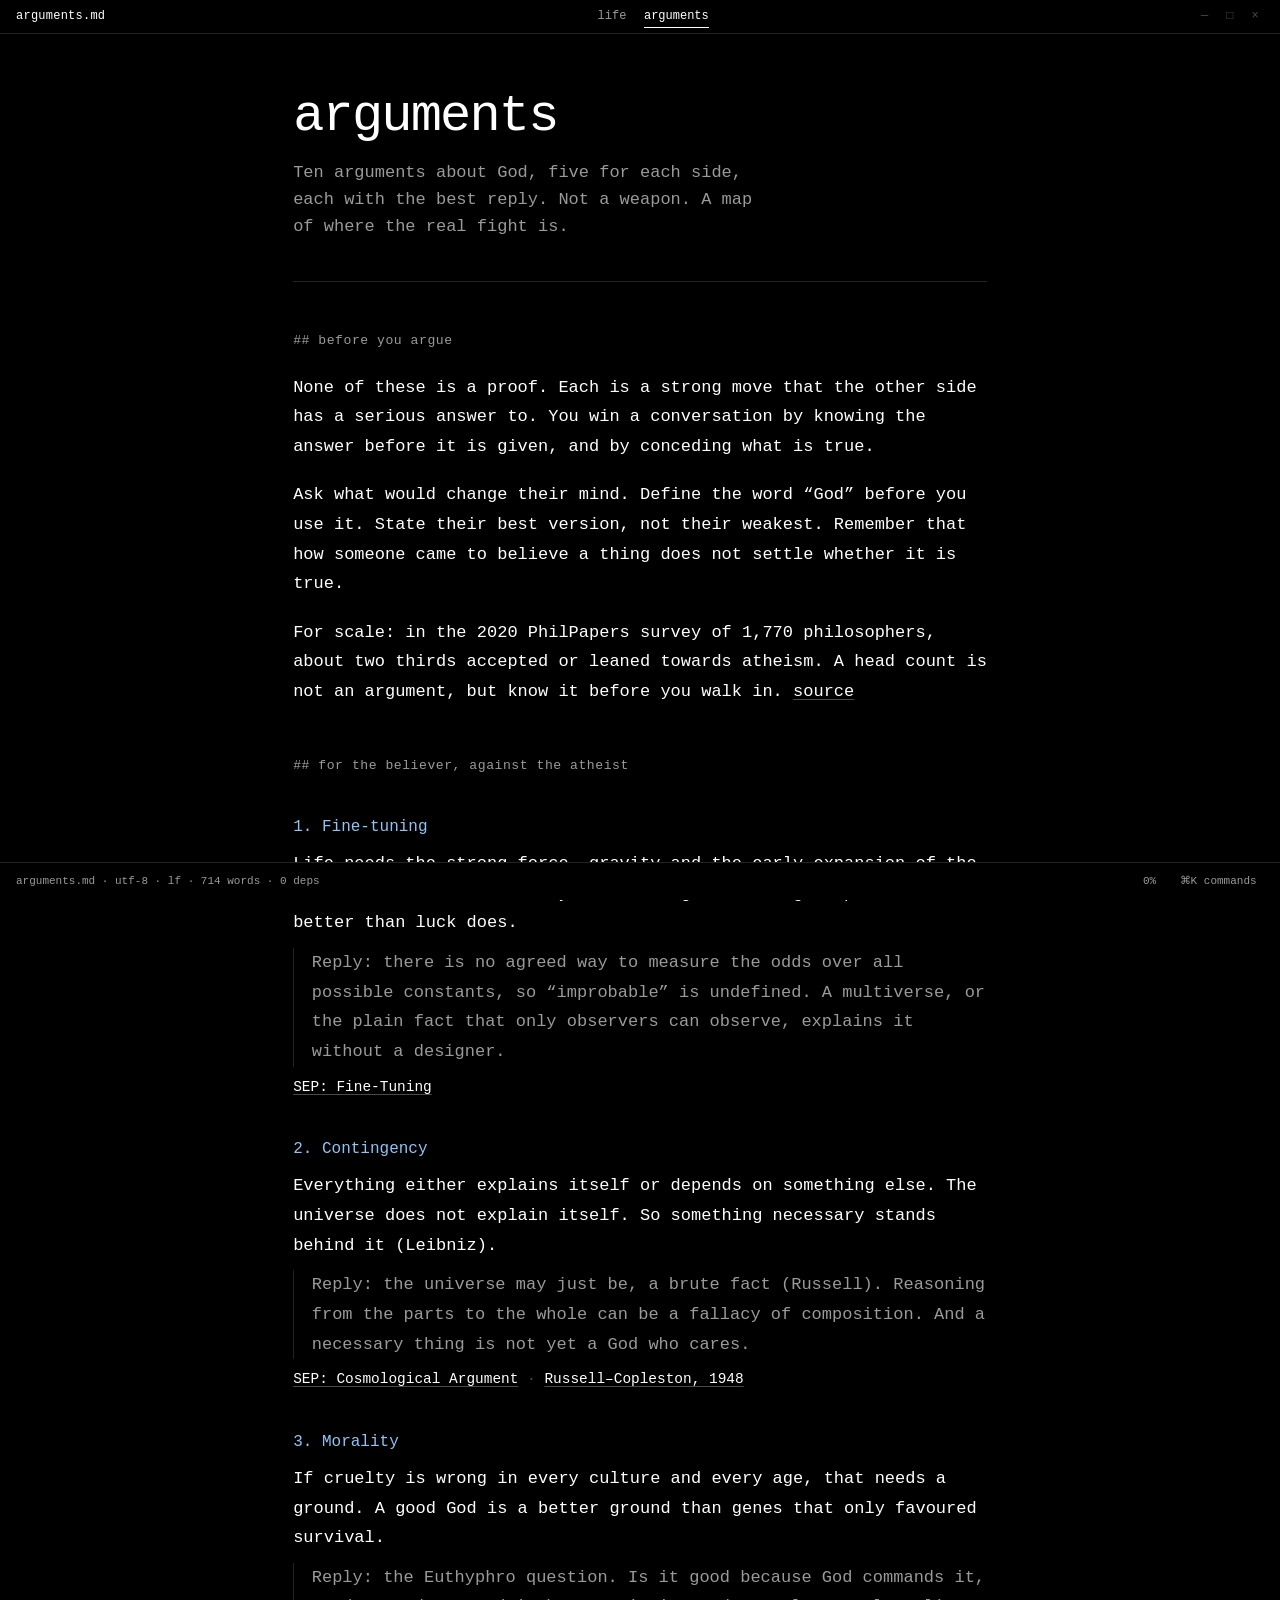
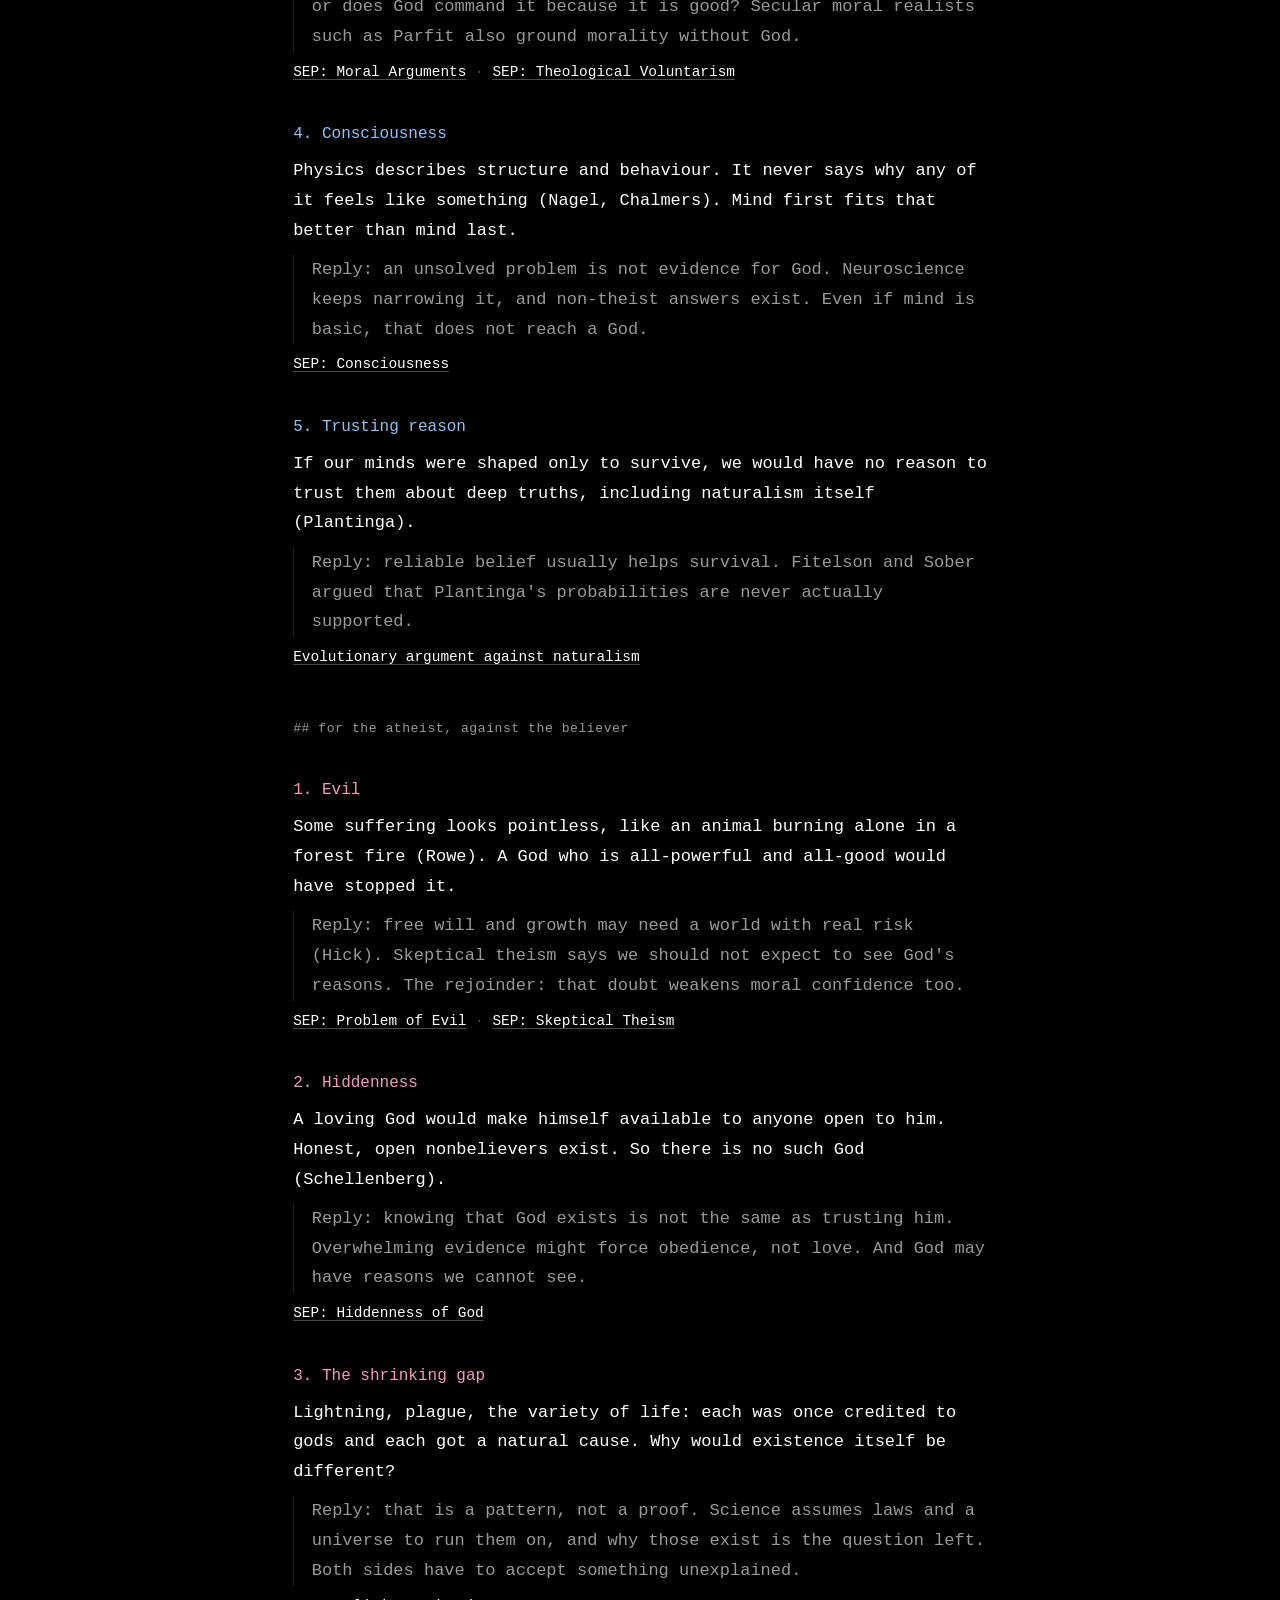
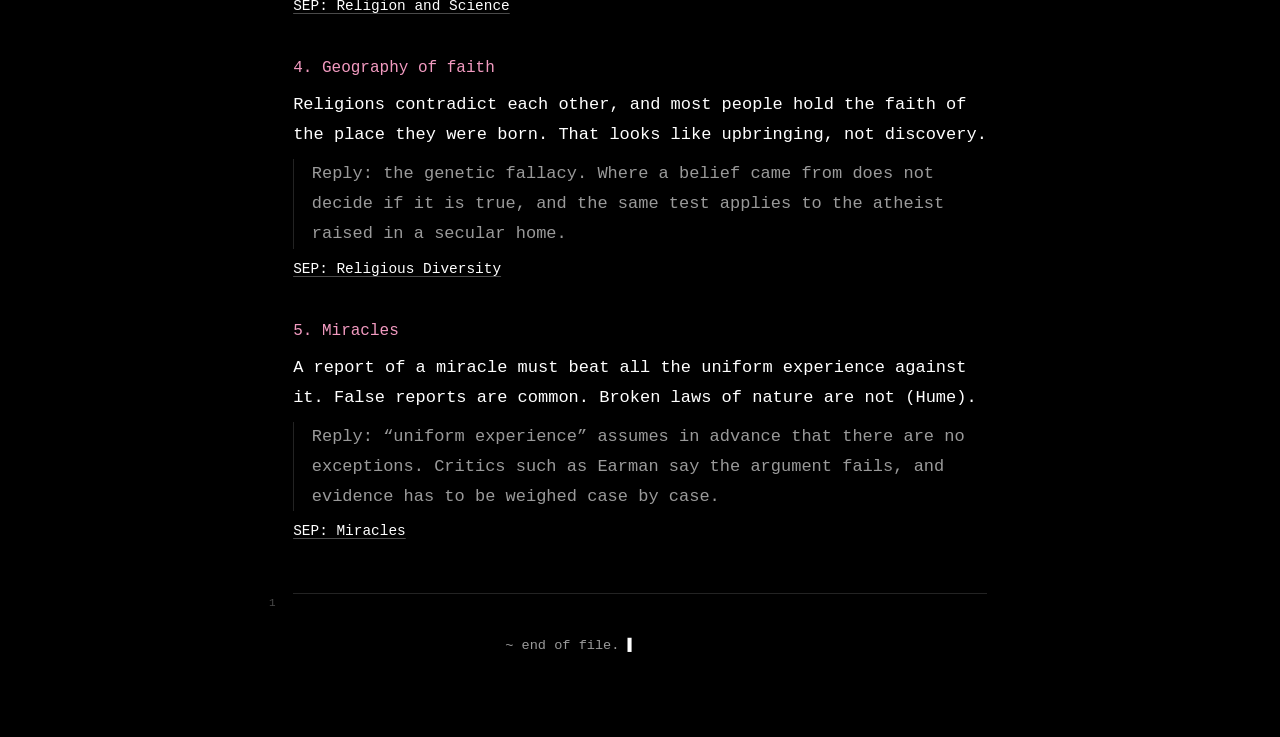
==== arguments.html @ 09070982 "feat: add arguments page with nav, ten arguments and replies" ====
<!doctype html>
<html lang="en">
<head>
  <meta charset="utf-8">
  <meta name="viewport" content="width=device-width, initial-scale=1">
  <title>arguments — a file</title>
  <meta name="description" content="Ten of the strongest arguments about God, each with its best reply.">
  <meta name="theme-color" content="#000000">
  <meta property="og:title" content="arguments — a file">
  <meta property="og:description" content="Ten of the strongest arguments about God, each with its best reply.">
  <meta property="og:type" content="website">
  <link rel="icon" href="data:image/svg+xml,%3Csvg xmlns='http://www.w3.org/2000/svg' viewBox='0 0 16 16'%3E%3Crect width='16' height='16' fill='%23000'/%3E%3Crect x='3' y='7' width='10' height='2' fill='%23fff'/%3E%3Crect x='11' y='4' width='2' height='5' fill='%23fff'/%3E%3C/svg%3E">
  <link rel="stylesheet" href="style.css?v=0.8.0">
  <script>
    try {
      if (localStorage.getItem('life:invert') === '1') {
        document.documentElement.setAttribute('data-inverted', '');
        var m = document.querySelector('meta[name="theme-color"]');
        if (m) m.setAttribute('content', '#ffffff');
      }
    } catch (e) {}
  </script>
</head>
<body>
  <a class="skip" href="#main">Skip to content</a>

  <header class="titlebar">
    <span class="filename">arguments.md</span>
    <nav class="nav" aria-label="Pages">
      <a href="./">life</a>
      <a href="arguments.html" aria-current="page">arguments</a>
    </nav>
    <span class="winbtns" aria-hidden="true">— □ ×</span>
  </header>

  <main id="main">
    <article class="doc">

      <section class="hero" aria-labelledby="title">
        <div class="hero-text">
          <h1 id="title">arguments</h1>
          <p class="lede">Ten arguments about God, five for each side, each with the best reply. Not a weapon. A map of where the real fight is.</p>
        </div>
      </section>

      <section id="rules" aria-labelledby="h-rules">
        <h2 id="h-rules">## before you argue</h2>
        <p>None of these is a proof. Each is a strong move that the other side has a serious answer to. You win a conversation by knowing the answer before it is given, and by conceding what is true.</p>
        <p>Ask what would change their mind. Define the word &ldquo;God&rdquo; before you use it. State their best version, not their weakest. Remember that how someone came to believe a thing does not settle whether it is true.</p>
        <p>For scale: in the 2020 PhilPapers survey of 1,770 philosophers, about two thirds accepted or leaned towards atheism. A head count is not an argument, but know it before you walk in. <a href="https://survey2020.philpeople.org/survey/results/4842">source</a></p>
      </section>

      <section id="theist" class="args" aria-labelledby="h-theist">
        <h2 id="h-theist">## for the believer, against the atheist</h2>

        <h3>1. Fine-tuning</h3>
        <p class="case">Life needs the strong force, gravity and the early expansion of the universe to sit inside very narrow ranges. A designer predicts that better than luck does.</p>
        <p class="reply">Reply: there is no agreed way to measure the odds over all possible constants, so &ldquo;improbable&rdquo; is undefined. A multiverse, or the plain fact that only observers can observe, explains it without a designer.</p>
        <p class="src"><a href="https://plato.stanford.edu/entries/fine-tuning/">SEP: Fine-Tuning</a></p>

        <h3>2. Contingency</h3>
        <p class="case">Everything either explains itself or depends on something else. The universe does not explain itself. So something necessary stands behind it (Leibniz).</p>
        <p class="reply">Reply: the universe may just be, a brute fact (Russell). Reasoning from the parts to the whole can be a fallacy of composition. And a necessary thing is not yet a God who cares.</p>
        <p class="src"><a href="https://plato.stanford.edu/entries/cosmological-argument/">SEP: Cosmological Argument</a> &middot; <a href="https://www.copleston.net/RussellvsCopleston.pdf">Russell&ndash;Copleston, 1948</a></p>

        <h3>3. Morality</h3>
        <p class="case">If cruelty is wrong in every culture and every age, that needs a ground. A good God is a better ground than genes that only favoured survival.</p>
        <p class="reply">Reply: the Euthyphro question. Is it good because God commands it, or does God command it because it is good? Secular moral realists such as Parfit also ground morality without God.</p>
        <p class="src"><a href="https://plato.stanford.edu/entries/moral-arguments-god/">SEP: Moral Arguments</a> &middot; <a href="https://plato.stanford.edu/entries/voluntarism-theological/">SEP: Theological Voluntarism</a></p>

        <h3>4. Consciousness</h3>
        <p class="case">Physics describes structure and behaviour. It never says why any of it feels like something (Nagel, Chalmers). Mind first fits that better than mind last.</p>
        <p class="reply">Reply: an unsolved problem is not evidence for God. Neuroscience keeps narrowing it, and non-theist answers exist. Even if mind is basic, that does not reach a God.</p>
        <p class="src"><a href="https://plato.stanford.edu/entries/consciousness/">SEP: Consciousness</a></p>

        <h3>5. Trusting reason</h3>
        <p class="case">If our minds were shaped only to survive, we would have no reason to trust them about deep truths, including naturalism itself (Plantinga).</p>
        <p class="reply">Reply: reliable belief usually helps survival. Fitelson and Sober argued that Plantinga's probabilities are never actually supported.</p>
        <p class="src"><a href="https://en.wikipedia.org/wiki/Evolutionary_argument_against_naturalism">Evolutionary argument against naturalism</a></p>
      </section>

      <section id="atheist" class="args" aria-labelledby="h-atheist">
        <h2 id="h-atheist">## for the atheist, against the believer</h2>

        <h3>1. Evil</h3>
        <p class="case">Some suffering looks pointless, like an animal burning alone in a forest fire (Rowe). A God who is all-powerful and all-good would have stopped it.</p>
        <p class="reply">Reply: free will and growth may need a world with real risk (Hick). Skeptical theism says we should not expect to see God's reasons. The rejoinder: that doubt weakens moral confidence too.</p>
        <p class="src"><a href="https://plato.stanford.edu/entries/evil/">SEP: Problem of Evil</a> &middot; <a href="https://plato.stanford.edu/entries/skeptical-theism/">SEP: Skeptical Theism</a></p>

        <h3>2. Hiddenness</h3>
        <p class="case">A loving God would make himself available to anyone open to him. Honest, open nonbelievers exist. So there is no such God (Schellenberg).</p>
        <p class="reply">Reply: knowing that God exists is not the same as trusting him. Overwhelming evidence might force obedience, not love. And God may have reasons we cannot see.</p>
        <p class="src"><a href="https://plato.stanford.edu/entries/divine-hiddenness/">SEP: Hiddenness of God</a></p>

        <h3>3. The shrinking gap</h3>
        <p class="case">Lightning, plague, the variety of life: each was once credited to gods and each got a natural cause. Why would existence itself be different?</p>
        <p class="reply">Reply: that is a pattern, not a proof. Science assumes laws and a universe to run them on, and why those exist is the question left. Both sides have to accept something unexplained.</p>
        <p class="src"><a href="https://plato.stanford.edu/entries/religion-science/">SEP: Religion and Science</a></p>

        <h3>4. Geography of faith</h3>
        <p class="case">Religions contradict each other, and most people hold the faith of the place they were born. That looks like upbringing, not discovery.</p>
        <p class="reply">Reply: the genetic fallacy. Where a belief came from does not decide if it is true, and the same test applies to the atheist raised in a secular home.</p>
        <p class="src"><a href="https://plato.stanford.edu/entries/religious-pluralism/">SEP: Religious Diversity</a></p>

        <h3>5. Miracles</h3>
        <p class="case">A report of a miracle must beat all the uniform experience against it. False reports are common. Broken laws of nature are not (Hume).</p>
        <p class="reply">Reply: &ldquo;uniform experience&rdquo; assumes in advance that there are no exceptions. Critics such as Earman say the argument fails, and evidence has to be weighed case by case.</p>
        <p class="src"><a href="https://plato.stanford.edu/entries/miracles/">SEP: Miracles</a></p>
      </section>

      <div class="ending">
        <p class="eof">~ end of file. <span class="cursor" aria-hidden="true">▌</span></p>
      </div>

    </article>
  </main>

  <footer class="statusbar">
    <span class="status-info" aria-hidden="true">arguments.md · utf-8 · lf · <span id="words">0</span> words · 0 deps</span>
    <span class="status-right">
      <span class="status-info" id="progress" aria-hidden="true">0%</span>
      <button type="button" class="cmd-btn" id="open-palette" aria-haspopup="dialog">⌘K commands</button>
    </span>
  </footer>

  <dialog id="palette" aria-label="Command palette">
    <input id="palette-input" type="text" placeholder="type a command…" autocomplete="off" spellcheck="false" role="combobox" aria-autocomplete="list" aria-controls="palette-list" aria-expanded="true">
    <ul id="palette-list" role="listbox" aria-label="Commands"></ul>
    <p class="palette-hint">↑↓ move · ↵ run · esc close</p>
  </dialog>

  <dialog id="help" aria-label="Keyboard shortcuts">
    <div class="help-body">
      <h2>keys</h2>
      <dl>
        <dt>⌘K / ctrl+k</dt><dd>command palette</dd>
        <dt>j / k</dt><dd>next / previous section</dd>
        <dt>g g</dt><dd>back to top</dd>
        <dt>esc</dt><dd>close</dd>
      </dl>
      <button type="button" class="cmd-btn" id="close-help">close</button>
    </div>
  </dialog>

  <script src="main.js?v=0.8.0" defer></script>
</body>
</html>
---- style.css ----
/* life — monochrome single page */

:root {
  --bg: #000;
  --fg: #fff;
  --dim: #9a9a9a;
  --faint: #4a4a4a;
  --line: #232323;
  --hl-y: rgba(255, 209, 102, 0.28);
  --hl-g: rgba(112, 224, 146, 0.26);
  --hl-p: rgba(255, 138, 190, 0.26);
  --hl-b: rgba(110, 180, 255, 0.26);
  --acc-y: #e8c468;
  --acc-g: #7fdc9b;
  --acc-p: #f29ac0;
  --acc-b: #8fc3f5;
  --pad: clamp(1.25rem, 5vw, 4rem);
  --measure: 68ch;
  --font: ui-monospace, "SF Mono", "JetBrains Mono", Menlo, Consolas, "Liberation Mono", monospace;
}

[data-inverted] {
  --bg: #fff;
  --fg: #000;
  --dim: #555;
  --faint: #999;
  --line: #d8d8d8;
  --acc-y: #8a6d1a;
  --acc-g: #2e7d4f;
  --acc-p: #b03060;
  --acc-b: #1f5fa8;
}

*,
*::before,
*::after {
  box-sizing: border-box;
}

html {
  background: var(--bg);
  color-scheme: dark;
}

[data-inverted] {
  color-scheme: light;
}

body {
  margin: 0;
  padding-bottom: 3rem;
  background: var(--bg);
  color: var(--fg);
  font-family: var(--font);
  font-size: clamp(0.875rem, 1.4vw, 1.0625rem);
  line-height: 1.75;
  -webkit-font-smoothing: antialiased;
  text-rendering: optimizeLegibility;
}

::selection {
  background: var(--fg);
  color: var(--bg);
}

.skip {
  position: absolute;
  left: -9999px;
  top: 0;
  padding: 0.5rem 1rem;
  background: var(--fg);
  color: var(--bg);
  z-index: 100;
}

.skip:focus {
  left: 0.5rem;
}

:focus-visible {
  outline: 2px solid var(--fg);
  outline-offset: 2px;
}

/* ---------- chrome ---------- */

.titlebar {
  position: sticky;
  top: 0;
  z-index: 10;
  display: flex;
  align-items: center;
  justify-content: space-between;
  height: 34px;
  padding: 0 1rem;
  background: var(--bg);
  border-bottom: 1px solid var(--line);
  font-size: 12px;
  color: var(--dim);
}

.filename {
  color: var(--fg);
  letter-spacing: 0.02em;
}

.winbtns {
  letter-spacing: 0.45em;
  color: var(--faint);
}

/* ---------- document ---------- */

.doc {
  position: relative;
  max-width: calc(var(--measure) + 8.5rem);
  margin: 0 auto;
  padding: 2.5rem max(var(--pad), 4.25rem) 2rem;
}

.doc > * {
  position: relative;
}

.doc [data-line]::before {
  content: attr(data-line);
  position: absolute;
  left: -3.5rem;
  top: 0.42em;
  width: 2.4rem;
  text-align: right;
  font-size: 11px;
  line-height: 1;
  color: var(--faint);
  font-variant-numeric: tabular-nums;
  user-select: none;
}

main section[id] {
  scroll-margin-top: 3.75rem;
}

/* ---------- hero ---------- */

.hero {
  padding: 1rem 0 2.5rem;
  border-bottom: 1px solid var(--line);
}

h1 {
  margin: 0 0 0.9rem;
  font-size: clamp(2rem, 6vw, 3.25rem);
  font-weight: 500;
  line-height: 1.05;
  letter-spacing: -0.035em;
}

.lede {
  max-width: 46ch;
  margin: 0;
  color: var(--dim);
  line-height: 1.6;
}

/* ---------- prose ---------- */

h2 {
  margin: 3rem 0 1.25rem;
  font-size: 0.82rem;
  font-weight: 400;
  letter-spacing: 0.04em;
  color: var(--dim);
}

p {
  margin: 0 0 1.15rem;
  max-width: var(--measure);
}

blockquote {
  margin: 2rem 0;
  padding: 0 0 0 1.1rem;
  border-left: 1px solid var(--dim);
  color: var(--fg);
  font-size: 1.05em;
}

blockquote p {
  margin: 0;
}

/* ---------- ending ---------- */

.ending {
  margin-top: 3rem;
  padding-top: 2.5rem;
  border-top: 1px solid var(--line);
  text-align: center;
}

.eof {
  margin: 0;
  color: var(--dim);
  font-size: 0.85rem;
}

.cursor {
  display: inline-block;
  color: var(--fg);
  animation: blink 1.06s step-end infinite;
}

@keyframes blink {
  0%, 49% { opacity: 1; }
  50%, 100% { opacity: 0; }
}

/* ---------- status bar ---------- */

.statusbar {
  position: fixed;
  right: 0;
  bottom: 0;
  left: 0;
  z-index: 10;
  display: flex;
  align-items: center;
  justify-content: space-between;
  gap: 1rem;
  padding: 0.35rem 1rem;
  background: var(--bg);
  border-top: 1px solid var(--line);
  font-size: 11px;
  color: var(--dim);
}

.status-right {
  display: flex;
  align-items: center;
  gap: 1rem;
}

.cmd-btn {
  padding: 0.15rem 0.4rem;
  background: none;
  border: 1px solid transparent;
  color: var(--dim);
  font: inherit;
  cursor: pointer;
}

.cmd-btn:hover,
.cmd-btn:focus-visible {
  background: var(--fg);
  color: var(--bg);
  border-color: var(--fg);
}

/* ---------- command palette ---------- */

dialog {
  width: min(480px, calc(100vw - 2rem));
  margin: 14vh auto auto;
  padding: 0;
  background: var(--bg);
  color: var(--fg);
  border: 1px solid var(--line);
  font-family: var(--font);
  font-size: 13px;
}

dialog::backdrop {
  background: rgba(0, 0, 0, 0.65);
}

[data-inverted] dialog::backdrop {
  background: rgba(255, 255, 255, 0.6);
}

#palette-input {
  display: block;
  width: 100%;
  padding: 0.9rem 1rem;
  background: transparent;
  border: 0;
  border-bottom: 1px solid var(--line);
  color: var(--fg);
  font: inherit;
  font-size: 14px;
}

#palette-input::placeholder {
  color: var(--faint);
}

#palette-input:focus {
  outline: none;
}

#palette-list {
  max-height: 40vh;
  margin: 0;
  padding: 0.35rem 0;
  overflow-y: auto;
  list-style: none;
}

#palette-list li {
  display: flex;
  align-items: baseline;
  justify-content: space-between;
  gap: 1rem;
  padding: 0.45rem 1rem;
  color: var(--dim);
  cursor: pointer;
}

#palette-list li[aria-selected="true"] {
  background: var(--fg);
  color: var(--bg);
}

#palette-list code {
  color: inherit;
  font-size: 13px;
}

#palette-list span {
  font-size: 11px;
  opacity: 0.8;
}

.palette-hint {
  margin: 0;
  padding: 0.5rem 1rem;
  border-top: 1px solid var(--line);
  color: var(--faint);
  font-size: 11px;
}

.help-body {
  padding: 1.25rem;
}

.help-body h2 {
  margin: 0 0 1rem;
}

.help-body dl {
  display: grid;
  grid-template-columns: auto 1fr;
  gap: 0.4rem 1.25rem;
  margin: 0 0 1.25rem;
  font-size: 12px;
}

.help-body dt {
  color: var(--fg);
}

.help-body dd {
  margin: 0;
  color: var(--dim);
}

/* ---------- utilities ---------- */

.sr-only {
  position: absolute;
  width: 1px;
  height: 1px;
  margin: -1px;
  padding: 0;
  overflow: hidden;
  clip: rect(0 0 0 0);
  white-space: nowrap;
  border: 0;
}

/* ---------- quotes ---------- */

.quote {
  margin: 0 0 1.6rem;
  max-width: var(--measure);
}

.quote-by {
  display: block;
  margin-top: 0.15rem;
  color: var(--dim);
  font-size: 0.92em;
}

mark.hl {
  padding: 0.02em 0.12em;
  border-radius: 0.15em;
  background: var(--hl-y);
  color: inherit;
  box-decoration-break: clone;
  -webkit-box-decoration-break: clone;
}

#quotes p:nth-of-type(4n+2) mark.hl { background: var(--hl-y); }
#quotes p:nth-of-type(4n+3) mark.hl { background: var(--hl-g); }
#quotes p:nth-of-type(4n) mark.hl { background: var(--hl-p); }
#quotes p:nth-of-type(4n+1) mark.hl { background: var(--hl-b); }

#quotes p:nth-of-type(4n+2) .quote-by { color: var(--acc-y); }
#quotes p:nth-of-type(4n+3) .quote-by { color: var(--acc-g); }
#quotes p:nth-of-type(4n) .quote-by { color: var(--acc-p); }
#quotes p:nth-of-type(4n+1) .quote-by { color: var(--acc-b); }

/* ---------- nav and arguments ---------- */

.nav {
  display: flex;
  gap: 1.1rem;
}

.nav a {
  color: var(--dim);
  text-decoration: none;
}

.nav a:hover,
.nav a[aria-current] {
  color: var(--fg);
}

.nav a[aria-current] {
  border-bottom: 1px solid var(--fg);
}

.doc a {
  color: var(--fg);
  text-decoration-color: var(--faint);
  text-underline-offset: 0.2em;
}

h3 {
  margin: 2.2rem 0 0.5rem;
  font-size: 1rem;
  font-weight: 500;
}

.args .case {
  margin-bottom: 0.6rem;
}

.args .reply {
  margin-bottom: 0.5rem;
  padding-left: 1.1rem;
  border-left: 1px solid var(--line);
  color: var(--dim);
}

.args .src {
  font-size: 0.85em;
  color: var(--faint);
}

#theist h3 { color: var(--acc-b); }
#atheist h3 { color: var(--acc-p); }

/* ---------- responsive ---------- */

@media (max-width: 900px) {
  .doc [data-line]::before {
    display: none;
  }

  .doc {
    padding-left: var(--pad);
    padding-right: var(--pad);
  }
}

@media (max-width: 540px) {
  .winbtns {
    display: none;
  }

  .statusbar > .status-info {
    display: none;
  }
}

/* ---------- reduced motion ---------- */

@media (prefers-reduced-motion: reduce) {
  *,
  *::before,
  *::after {
    animation-duration: 0.001ms !important;
    animation-iteration-count: 1 !important;
    transition-duration: 0.001ms !important;
    scroll-behavior: auto !important;
  }

  .cursor {
    animation: none;
    opacity: 1;
  }
}

/* ---------- print ---------- */

@media print {
  :root,
  [data-inverted] {
    --bg: #fff;
    --fg: #000;
    --dim: #444;
    --line: #bbb;
  }

  body {
    padding: 0;
  }

  .titlebar,
  .statusbar,
  .skip,
  dialog,
  .cursor {
    display: none !important;
  }

  .doc [data-line]::before {
    display: none;
  }

  a {
    color: inherit;
  }

  mark.hl {
    background: none;
    padding: 0;
    border-bottom: 1px solid var(--fg);
  }
}
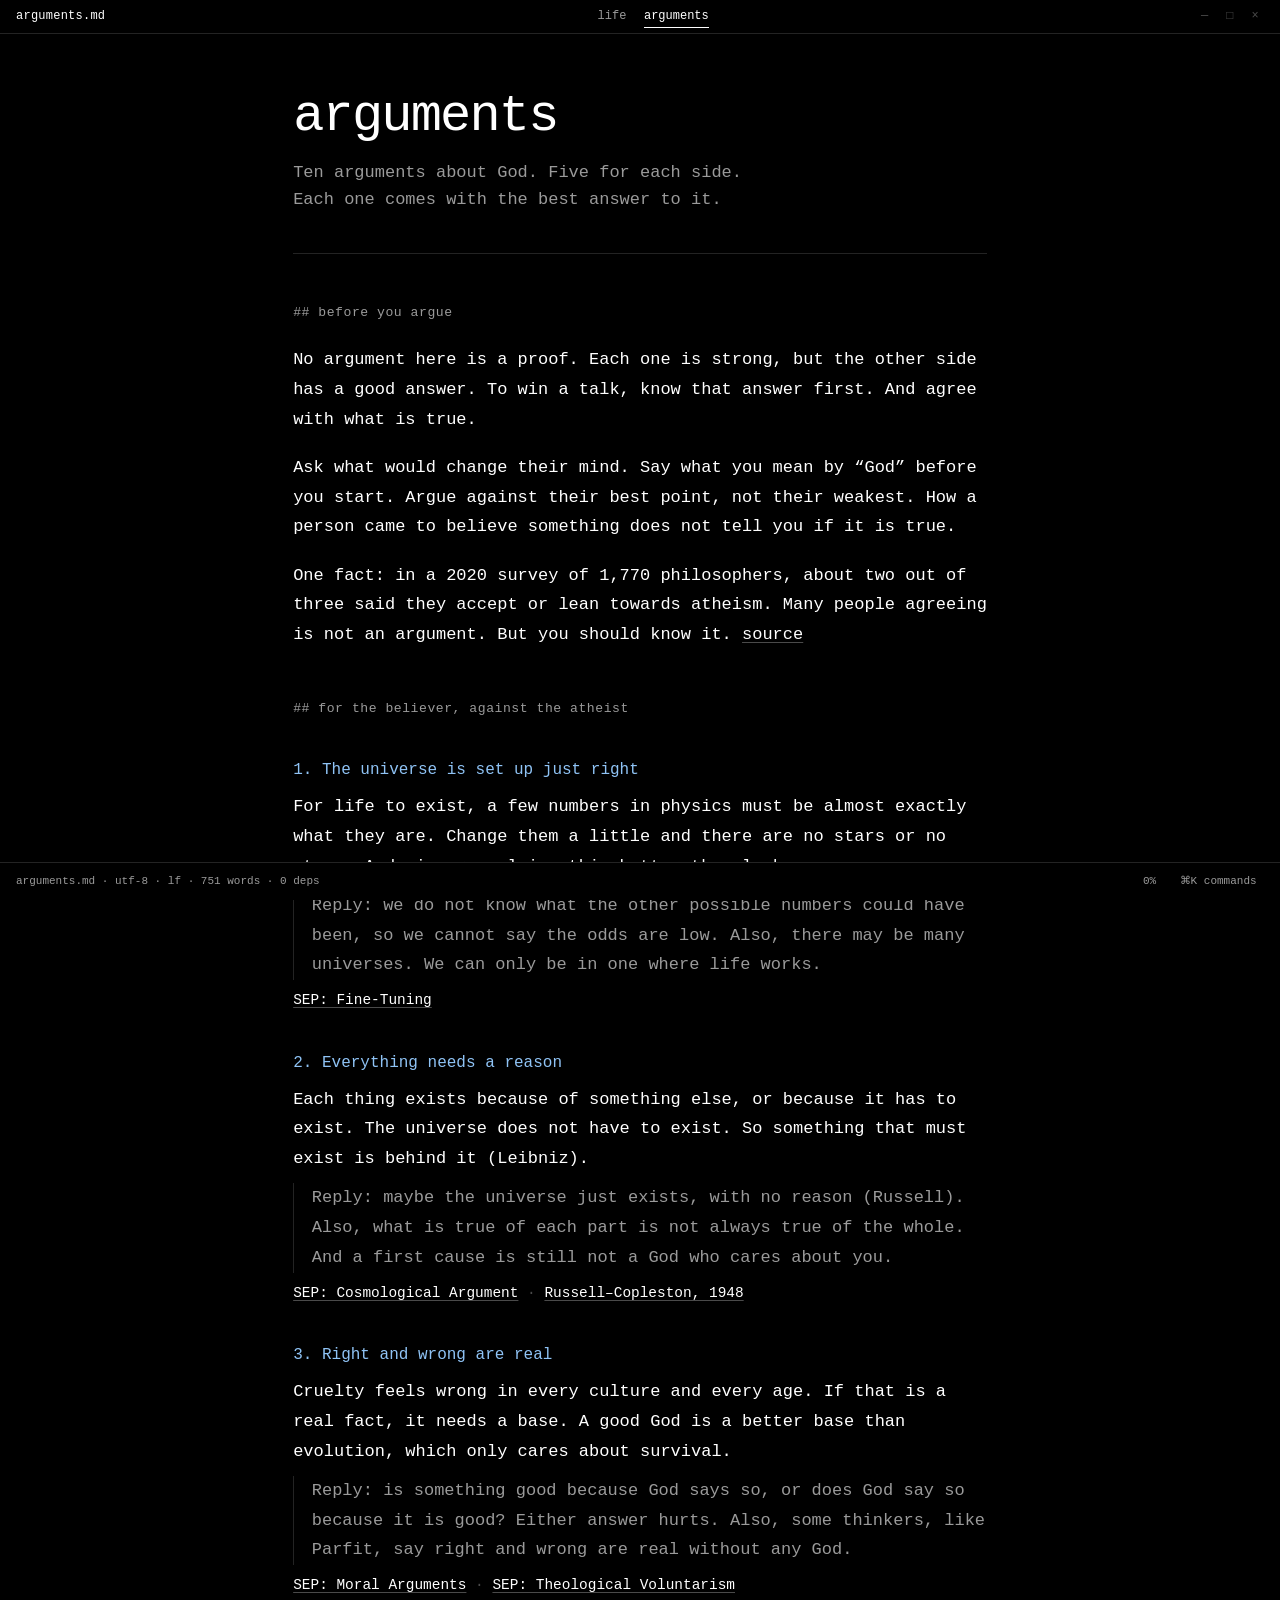
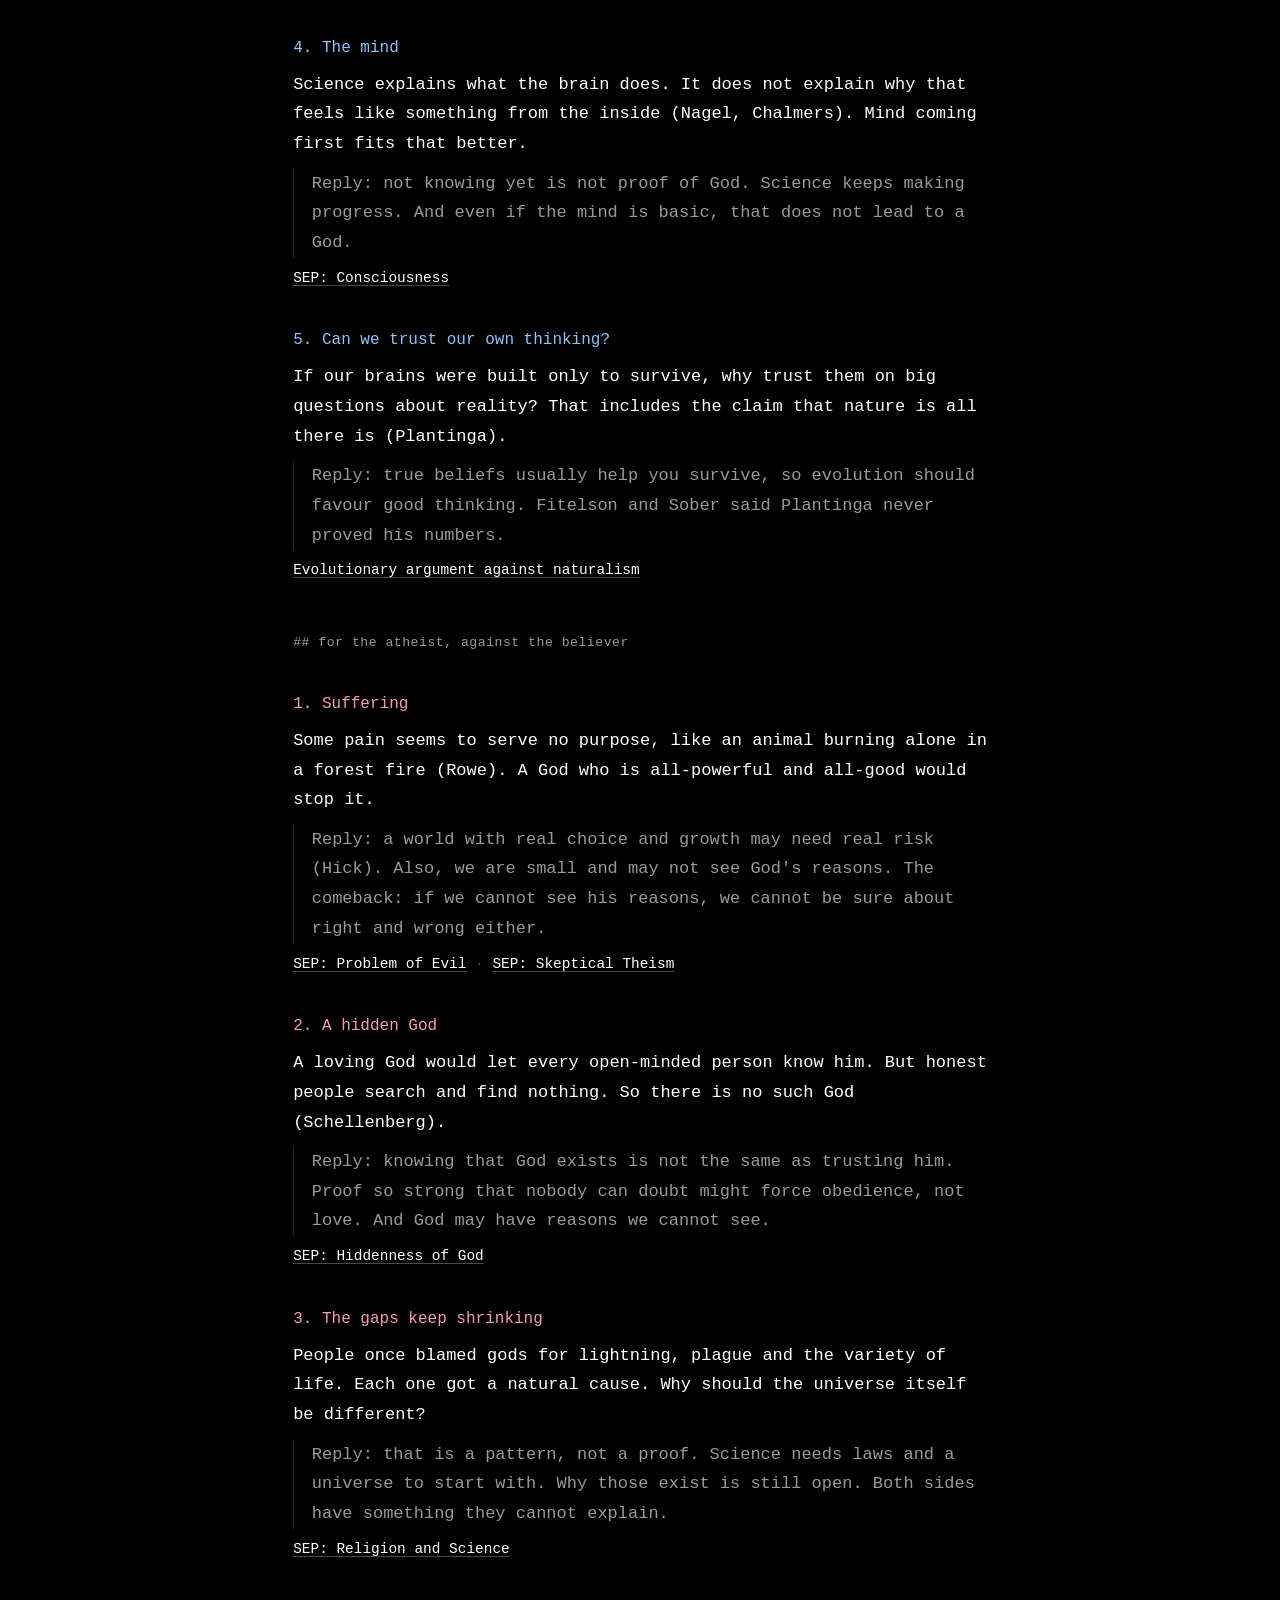
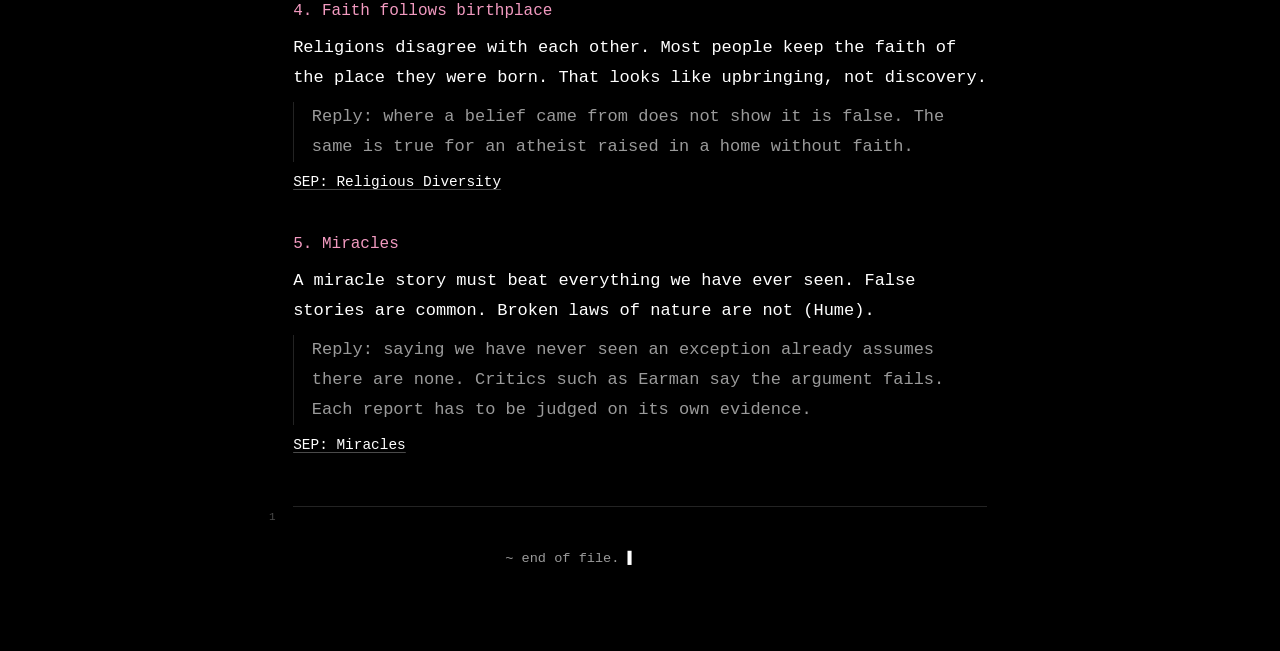
==== commit 2c4ac9df: "docs: rewrite arguments page in plain English" ====
--- a/arguments.html
+++ b/arguments.html
@@ -4,10 +4,10 @@
   <meta charset="utf-8">
   <meta name="viewport" content="width=device-width, initial-scale=1">
   <title>arguments — a file</title>
-  <meta name="description" content="Ten of the strongest arguments about God, each with its best reply.">
+  <meta name="description" content="Ten arguments about God, each with its best answer.">
   <meta name="theme-color" content="#000000">
   <meta property="og:title" content="arguments — a file">
-  <meta property="og:description" content="Ten of the strongest arguments about God, each with its best reply.">
+  <meta property="og:description" content="Ten arguments about God, each with its best answer.">
   <meta property="og:type" content="website">
   <link rel="icon" href="data:image/svg+xml,%3Csvg xmlns='http://www.w3.org/2000/svg' viewBox='0 0 16 16'%3E%3Crect width='16' height='16' fill='%23000'/%3E%3Crect x='3' y='7' width='10' height='2' fill='%23fff'/%3E%3Crect x='11' y='4' width='2' height='5' fill='%23fff'/%3E%3C/svg%3E">
   <link rel="stylesheet" href="style.css?v=0.8.0">
@@ -39,72 +39,72 @@
       <section class="hero" aria-labelledby="title">
         <div class="hero-text">
           <h1 id="title">arguments</h1>
-          <p class="lede">Ten arguments about God, five for each side, each with the best reply. Not a weapon. A map of where the real fight is.</p>
+          <p class="lede">Ten arguments about God. Five for each side. Each one comes with the best answer to it.</p>
         </div>
       </section>
 
       <section id="rules" aria-labelledby="h-rules">
         <h2 id="h-rules">## before you argue</h2>
-        <p>None of these is a proof. Each is a strong move that the other side has a serious answer to. You win a conversation by knowing the answer before it is given, and by conceding what is true.</p>
-        <p>Ask what would change their mind. Define the word &ldquo;God&rdquo; before you use it. State their best version, not their weakest. Remember that how someone came to believe a thing does not settle whether it is true.</p>
-        <p>For scale: in the 2020 PhilPapers survey of 1,770 philosophers, about two thirds accepted or leaned towards atheism. A head count is not an argument, but know it before you walk in. <a href="https://survey2020.philpeople.org/survey/results/4842">source</a></p>
+        <p>No argument here is a proof. Each one is strong, but the other side has a good answer. To win a talk, know that answer first. And agree with what is true.</p>
+        <p>Ask what would change their mind. Say what you mean by &ldquo;God&rdquo; before you start. Argue against their best point, not their weakest. How a person came to believe something does not tell you if it is true.</p>
+        <p>One fact: in a 2020 survey of 1,770 philosophers, about two out of three said they accept or lean towards atheism. Many people agreeing is not an argument. But you should know it. <a href="https://survey2020.philpeople.org/survey/results/4842">source</a></p>
       </section>
 
       <section id="theist" class="args" aria-labelledby="h-theist">
         <h2 id="h-theist">## for the believer, against the atheist</h2>
 
-        <h3>1. Fine-tuning</h3>
-        <p class="case">Life needs the strong force, gravity and the early expansion of the universe to sit inside very narrow ranges. A designer predicts that better than luck does.</p>
-        <p class="reply">Reply: there is no agreed way to measure the odds over all possible constants, so &ldquo;improbable&rdquo; is undefined. A multiverse, or the plain fact that only observers can observe, explains it without a designer.</p>
+        <h3>1. The universe is set up just right</h3>
+        <p class="case">For life to exist, a few numbers in physics must be almost exactly what they are. Change them a little and there are no stars or no atoms. A designer explains this better than luck.</p>
+        <p class="reply">Reply: we do not know what the other possible numbers could have been, so we cannot say the odds are low. Also, there may be many universes. We can only be in one where life works.</p>
         <p class="src"><a href="https://plato.stanford.edu/entries/fine-tuning/">SEP: Fine-Tuning</a></p>
 
-        <h3>2. Contingency</h3>
-        <p class="case">Everything either explains itself or depends on something else. The universe does not explain itself. So something necessary stands behind it (Leibniz).</p>
-        <p class="reply">Reply: the universe may just be, a brute fact (Russell). Reasoning from the parts to the whole can be a fallacy of composition. And a necessary thing is not yet a God who cares.</p>
+        <h3>2. Everything needs a reason</h3>
+        <p class="case">Each thing exists because of something else, or because it has to exist. The universe does not have to exist. So something that must exist is behind it (Leibniz).</p>
+        <p class="reply">Reply: maybe the universe just exists, with no reason (Russell). Also, what is true of each part is not always true of the whole. And a first cause is still not a God who cares about you.</p>
         <p class="src"><a href="https://plato.stanford.edu/entries/cosmological-argument/">SEP: Cosmological Argument</a> &middot; <a href="https://www.copleston.net/RussellvsCopleston.pdf">Russell&ndash;Copleston, 1948</a></p>
 
-        <h3>3. Morality</h3>
-        <p class="case">If cruelty is wrong in every culture and every age, that needs a ground. A good God is a better ground than genes that only favoured survival.</p>
-        <p class="reply">Reply: the Euthyphro question. Is it good because God commands it, or does God command it because it is good? Secular moral realists such as Parfit also ground morality without God.</p>
+        <h3>3. Right and wrong are real</h3>
+        <p class="case">Cruelty feels wrong in every culture and every age. If that is a real fact, it needs a base. A good God is a better base than evolution, which only cares about survival.</p>
+        <p class="reply">Reply: is something good because God says so, or does God say so because it is good? Either answer hurts. Also, some thinkers, like Parfit, say right and wrong are real without any God.</p>
         <p class="src"><a href="https://plato.stanford.edu/entries/moral-arguments-god/">SEP: Moral Arguments</a> &middot; <a href="https://plato.stanford.edu/entries/voluntarism-theological/">SEP: Theological Voluntarism</a></p>
 
-        <h3>4. Consciousness</h3>
-        <p class="case">Physics describes structure and behaviour. It never says why any of it feels like something (Nagel, Chalmers). Mind first fits that better than mind last.</p>
-        <p class="reply">Reply: an unsolved problem is not evidence for God. Neuroscience keeps narrowing it, and non-theist answers exist. Even if mind is basic, that does not reach a God.</p>
+        <h3>4. The mind</h3>
+        <p class="case">Science explains what the brain does. It does not explain why that feels like something from the inside (Nagel, Chalmers). Mind coming first fits that better.</p>
+        <p class="reply">Reply: not knowing yet is not proof of God. Science keeps making progress. And even if the mind is basic, that does not lead to a God.</p>
         <p class="src"><a href="https://plato.stanford.edu/entries/consciousness/">SEP: Consciousness</a></p>
 
-        <h3>5. Trusting reason</h3>
-        <p class="case">If our minds were shaped only to survive, we would have no reason to trust them about deep truths, including naturalism itself (Plantinga).</p>
-        <p class="reply">Reply: reliable belief usually helps survival. Fitelson and Sober argued that Plantinga's probabilities are never actually supported.</p>
+        <h3>5. Can we trust our own thinking?</h3>
+        <p class="case">If our brains were built only to survive, why trust them on big questions about reality? That includes the claim that nature is all there is (Plantinga).</p>
+        <p class="reply">Reply: true beliefs usually help you survive, so evolution should favour good thinking. Fitelson and Sober said Plantinga never proved his numbers.</p>
         <p class="src"><a href="https://en.wikipedia.org/wiki/Evolutionary_argument_against_naturalism">Evolutionary argument against naturalism</a></p>
       </section>
 
       <section id="atheist" class="args" aria-labelledby="h-atheist">
         <h2 id="h-atheist">## for the atheist, against the believer</h2>
 
-        <h3>1. Evil</h3>
-        <p class="case">Some suffering looks pointless, like an animal burning alone in a forest fire (Rowe). A God who is all-powerful and all-good would have stopped it.</p>
-        <p class="reply">Reply: free will and growth may need a world with real risk (Hick). Skeptical theism says we should not expect to see God's reasons. The rejoinder: that doubt weakens moral confidence too.</p>
+        <h3>1. Suffering</h3>
+        <p class="case">Some pain seems to serve no purpose, like an animal burning alone in a forest fire (Rowe). A God who is all-powerful and all-good would stop it.</p>
+        <p class="reply">Reply: a world with real choice and growth may need real risk (Hick). Also, we are small and may not see God's reasons. The comeback: if we cannot see his reasons, we cannot be sure about right and wrong either.</p>
         <p class="src"><a href="https://plato.stanford.edu/entries/evil/">SEP: Problem of Evil</a> &middot; <a href="https://plato.stanford.edu/entries/skeptical-theism/">SEP: Skeptical Theism</a></p>
 
-        <h3>2. Hiddenness</h3>
-        <p class="case">A loving God would make himself available to anyone open to him. Honest, open nonbelievers exist. So there is no such God (Schellenberg).</p>
-        <p class="reply">Reply: knowing that God exists is not the same as trusting him. Overwhelming evidence might force obedience, not love. And God may have reasons we cannot see.</p>
+        <h3>2. A hidden God</h3>
+        <p class="case">A loving God would let every open-minded person know him. But honest people search and find nothing. So there is no such God (Schellenberg).</p>
+        <p class="reply">Reply: knowing that God exists is not the same as trusting him. Proof so strong that nobody can doubt might force obedience, not love. And God may have reasons we cannot see.</p>
         <p class="src"><a href="https://plato.stanford.edu/entries/divine-hiddenness/">SEP: Hiddenness of God</a></p>
 
-        <h3>3. The shrinking gap</h3>
-        <p class="case">Lightning, plague, the variety of life: each was once credited to gods and each got a natural cause. Why would existence itself be different?</p>
-        <p class="reply">Reply: that is a pattern, not a proof. Science assumes laws and a universe to run them on, and why those exist is the question left. Both sides have to accept something unexplained.</p>
+        <h3>3. The gaps keep shrinking</h3>
+        <p class="case">People once blamed gods for lightning, plague and the variety of life. Each one got a natural cause. Why should the universe itself be different?</p>
+        <p class="reply">Reply: that is a pattern, not a proof. Science needs laws and a universe to start with. Why those exist is still open. Both sides have something they cannot explain.</p>
         <p class="src"><a href="https://plato.stanford.edu/entries/religion-science/">SEP: Religion and Science</a></p>
 
-        <h3>4. Geography of faith</h3>
-        <p class="case">Religions contradict each other, and most people hold the faith of the place they were born. That looks like upbringing, not discovery.</p>
-        <p class="reply">Reply: the genetic fallacy. Where a belief came from does not decide if it is true, and the same test applies to the atheist raised in a secular home.</p>
+        <h3>4. Faith follows birthplace</h3>
+        <p class="case">Religions disagree with each other. Most people keep the faith of the place they were born. That looks like upbringing, not discovery.</p>
+        <p class="reply">Reply: where a belief came from does not show it is false. The same is true for an atheist raised in a home without faith.</p>
         <p class="src"><a href="https://plato.stanford.edu/entries/religious-pluralism/">SEP: Religious Diversity</a></p>
 
         <h3>5. Miracles</h3>
-        <p class="case">A report of a miracle must beat all the uniform experience against it. False reports are common. Broken laws of nature are not (Hume).</p>
-        <p class="reply">Reply: &ldquo;uniform experience&rdquo; assumes in advance that there are no exceptions. Critics such as Earman say the argument fails, and evidence has to be weighed case by case.</p>
+        <p class="case">A miracle story must beat everything we have ever seen. False stories are common. Broken laws of nature are not (Hume).</p>
+        <p class="reply">Reply: saying we have never seen an exception already assumes there are none. Critics such as Earman say the argument fails. Each report has to be judged on its own evidence.</p>
         <p class="src"><a href="https://plato.stanford.edu/entries/miracles/">SEP: Miracles</a></p>
       </section>
 
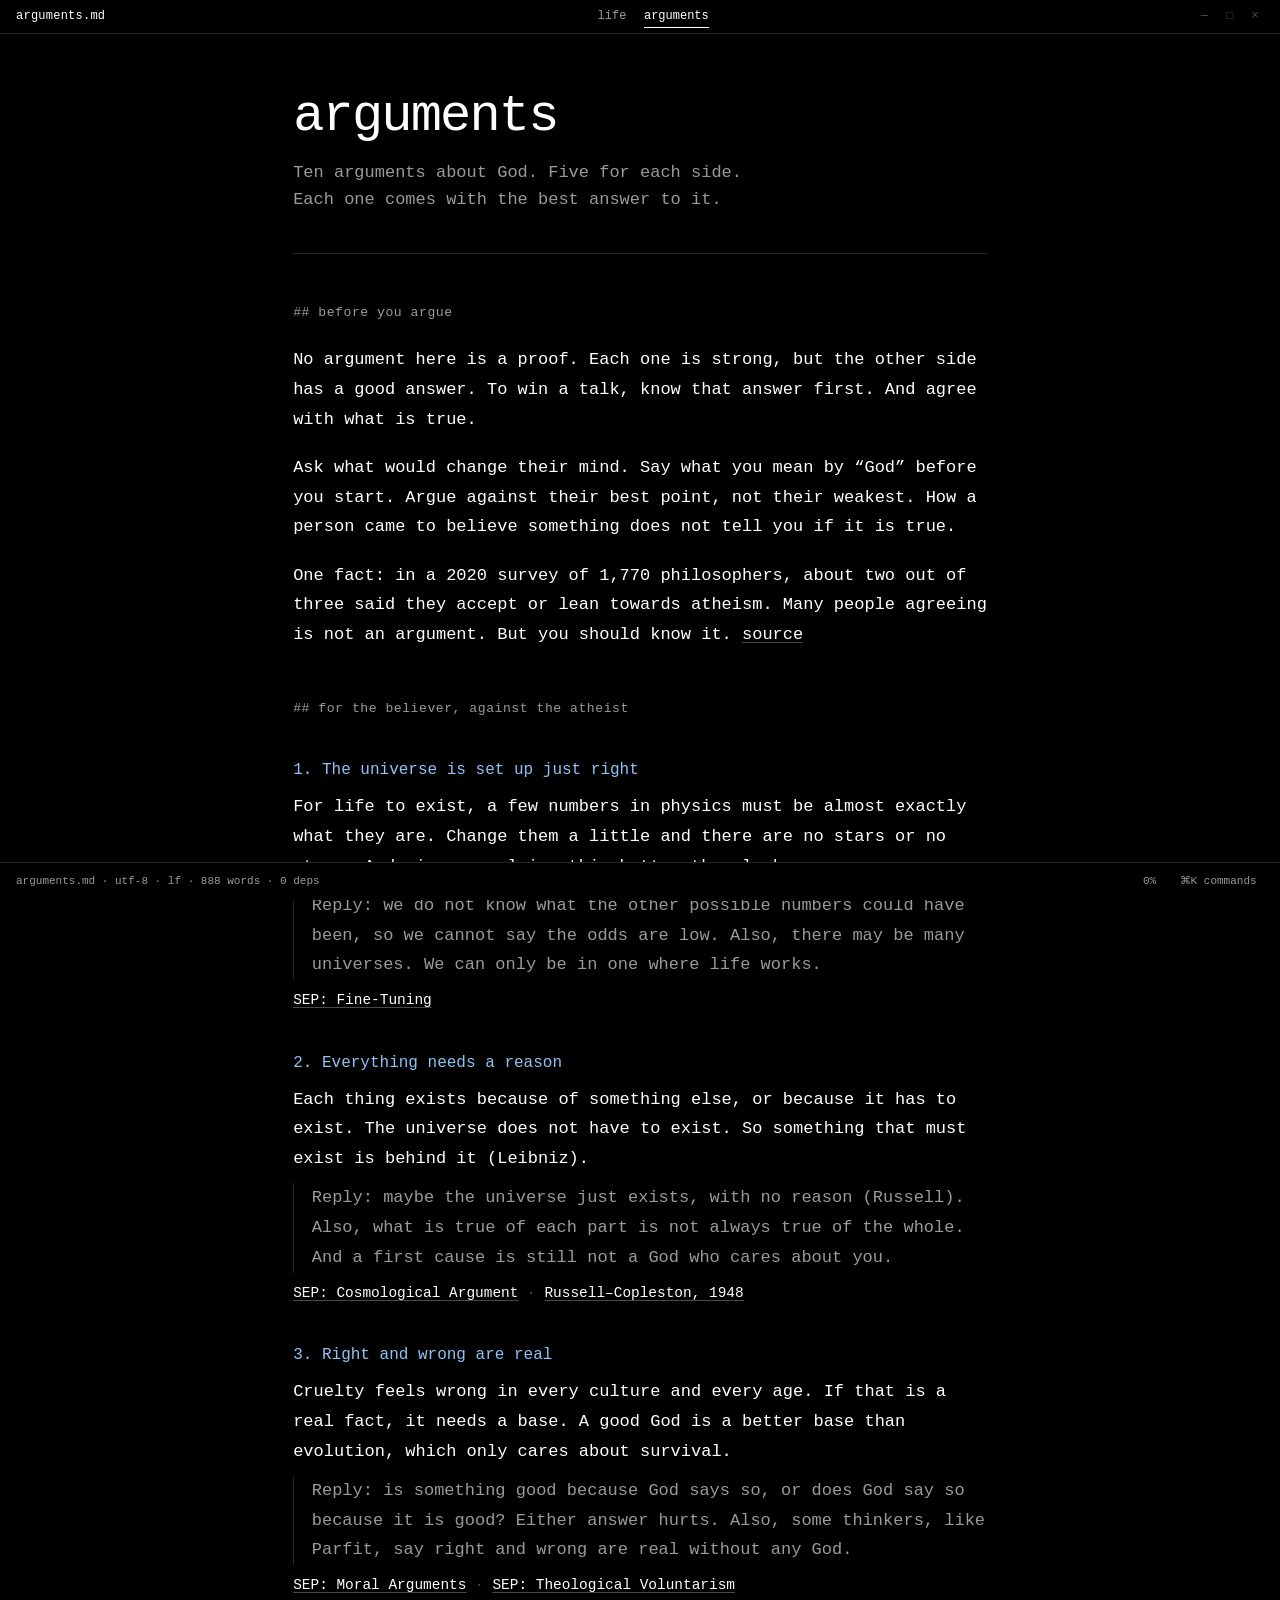
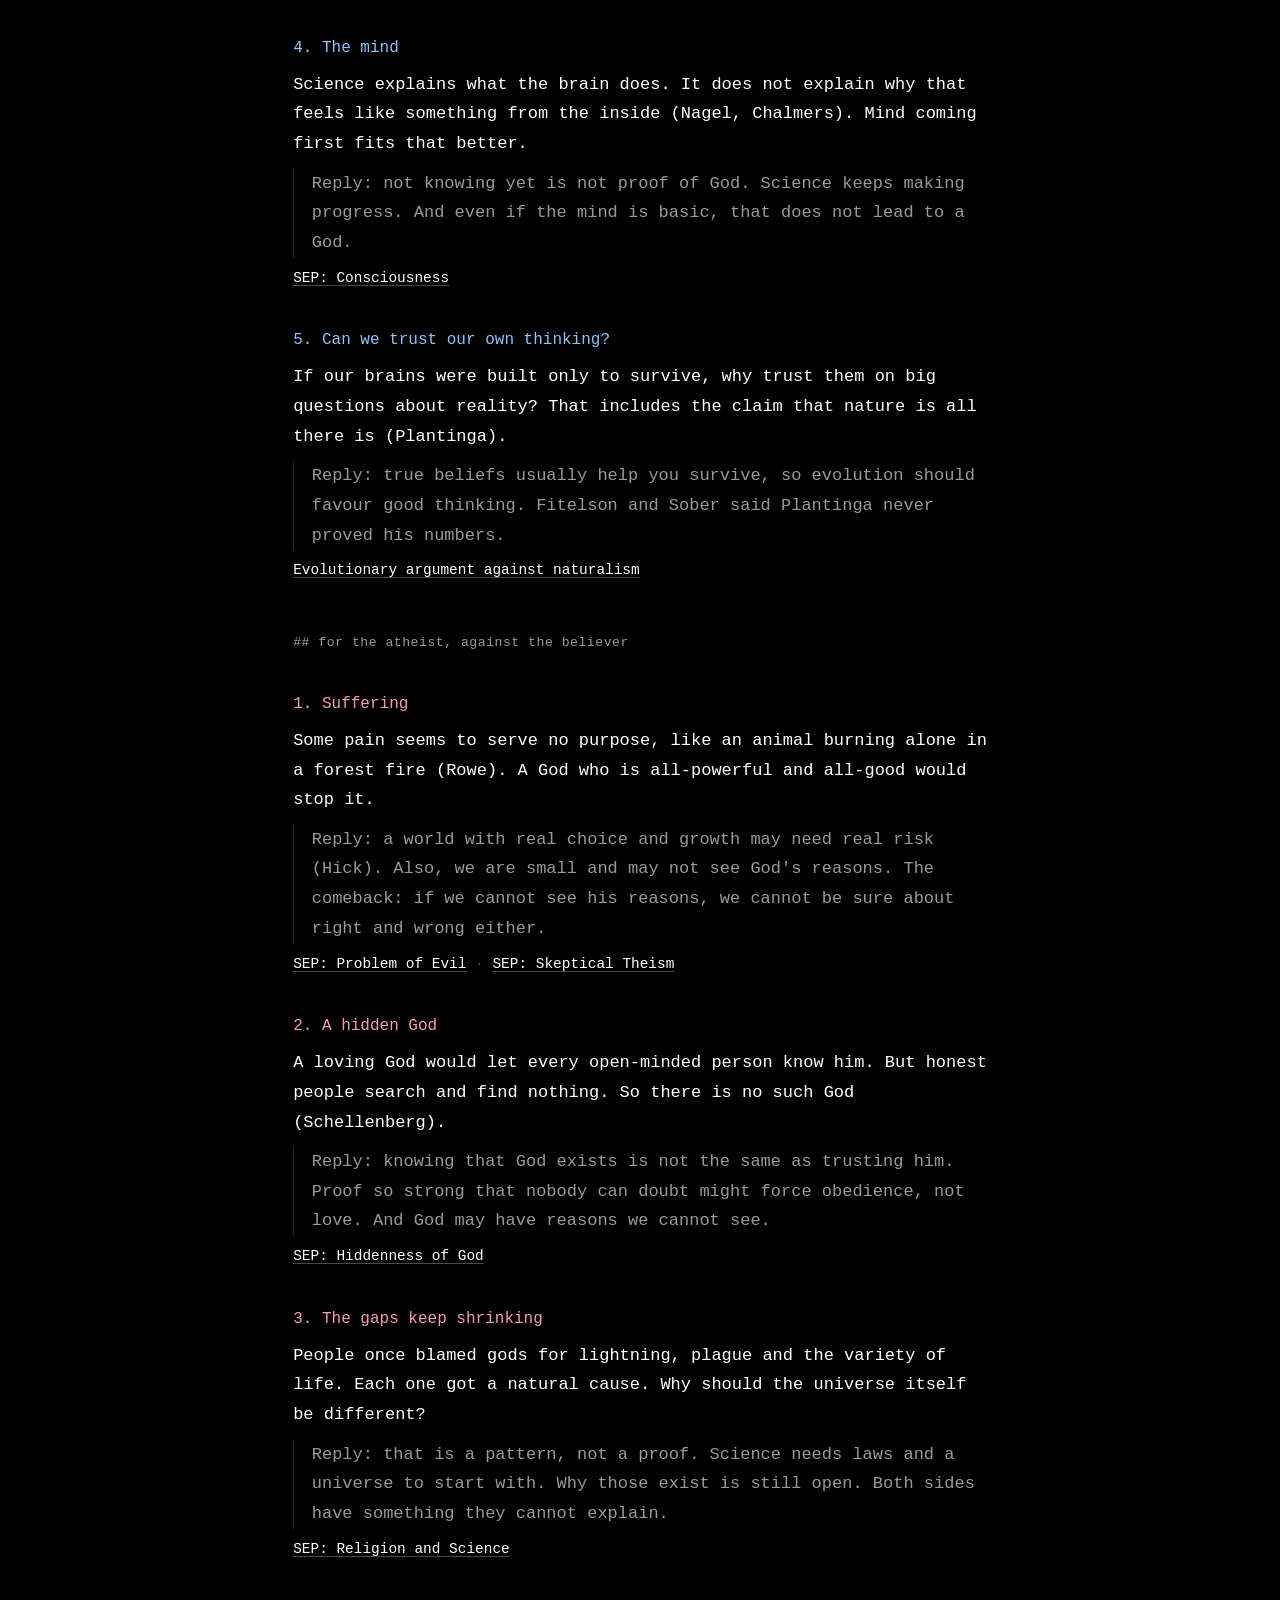
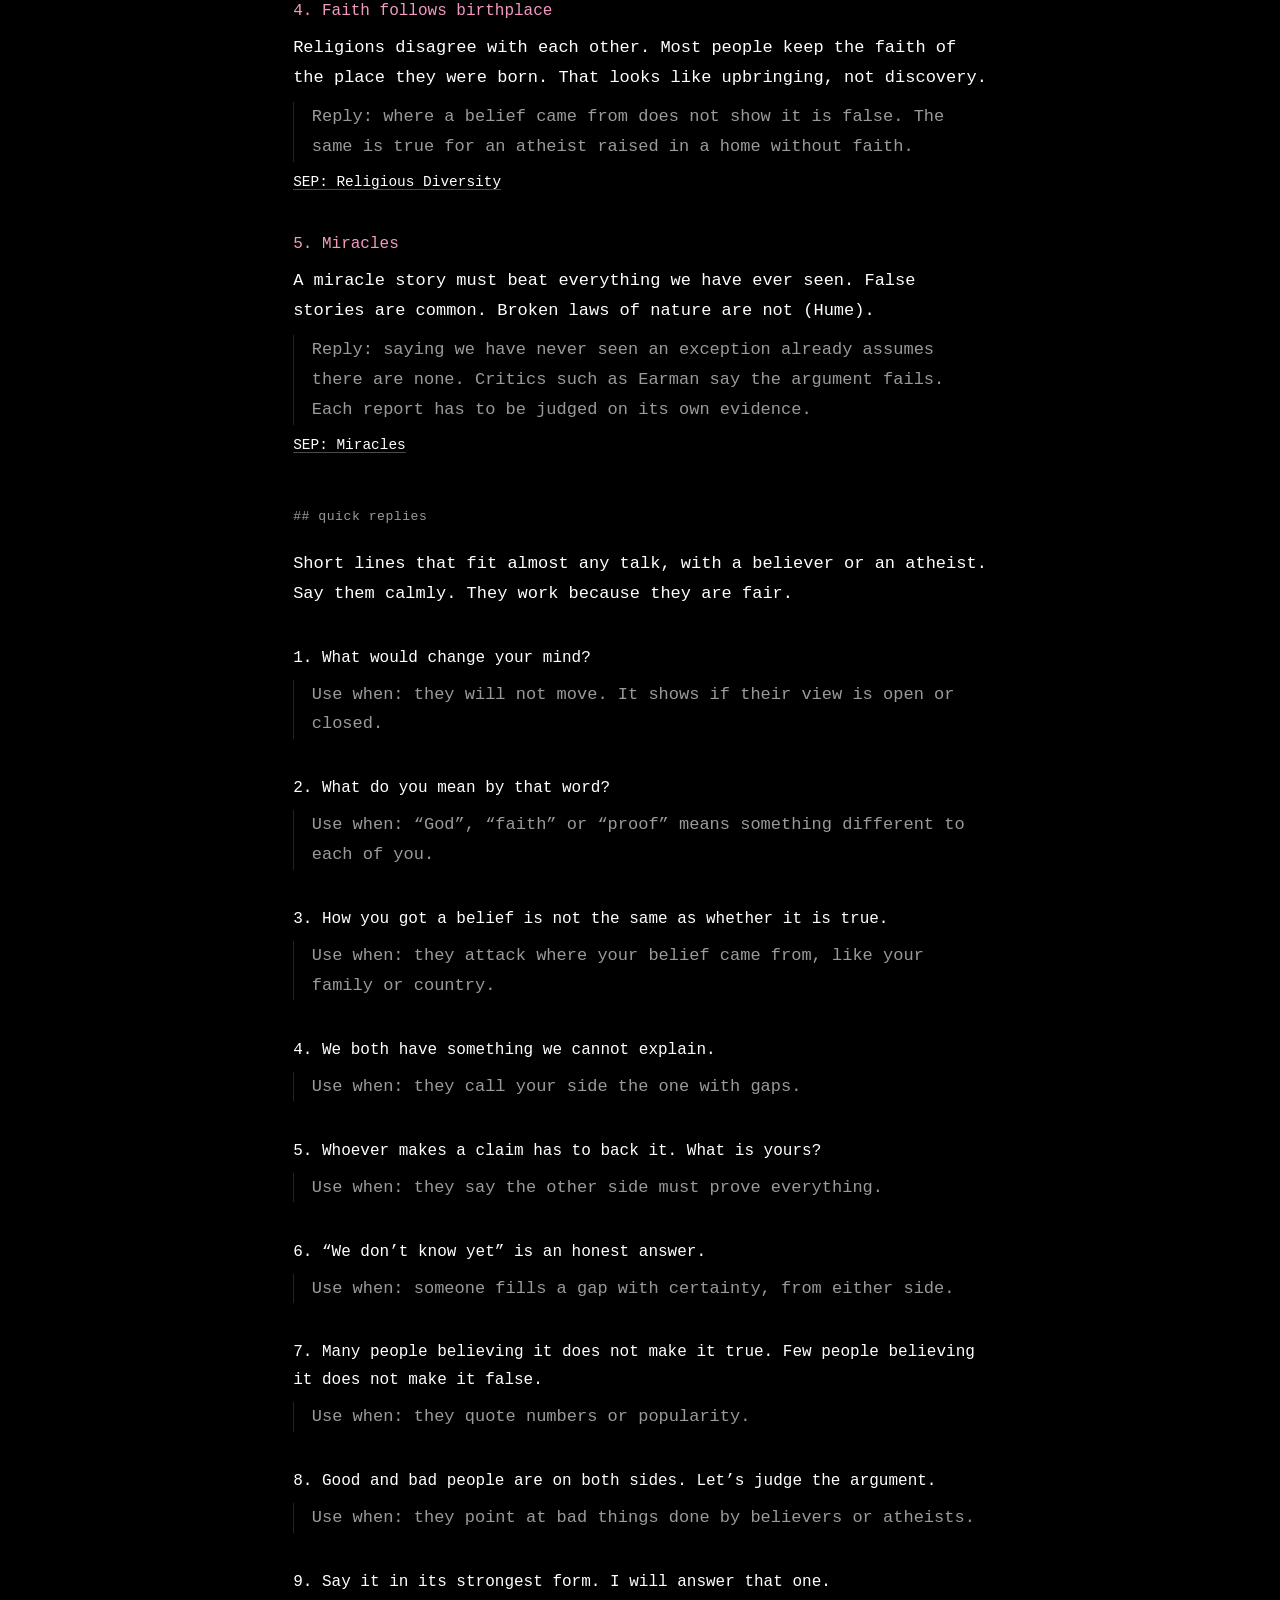
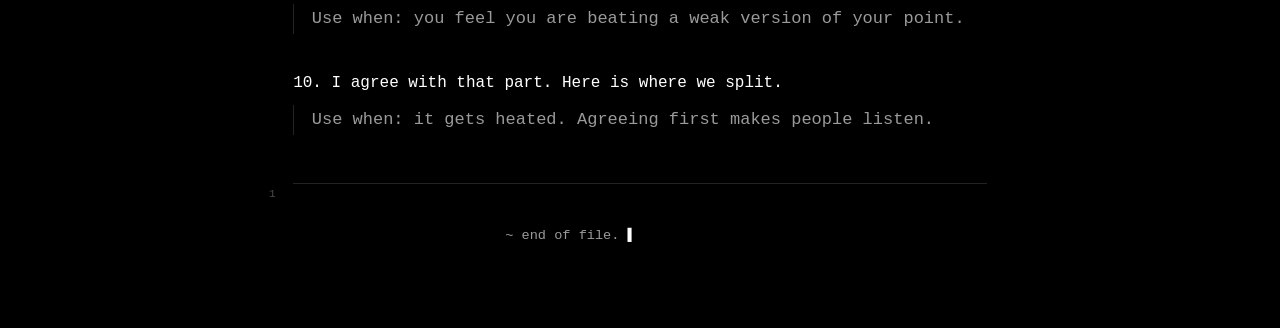
==== commit 0ea448f3: "feat: add quick replies section to arguments page" ====
--- a/arguments.html
+++ b/arguments.html
@@ -108,6 +108,41 @@
         <p class="src"><a href="https://plato.stanford.edu/entries/miracles/">SEP: Miracles</a></p>
       </section>
 
+            <section id="cracks" class="args" aria-labelledby="h-cracks">
+        <h2 id="h-cracks">## quick replies</h2>
+        <p>Short lines that fit almost any talk, with a believer or an atheist. Say them calmly. They work because they are fair.</p>
+
+        <h3>1. What would change your mind?</h3>
+        <p class="reply">Use when: they will not move. It shows if their view is open or closed.</p>
+
+        <h3>2. What do you mean by that word?</h3>
+        <p class="reply">Use when: &ldquo;God&rdquo;, &ldquo;faith&rdquo; or &ldquo;proof&rdquo; means something different to each of you.</p>
+
+        <h3>3. How you got a belief is not the same as whether it is true.</h3>
+        <p class="reply">Use when: they attack where your belief came from, like your family or country.</p>
+
+        <h3>4. We both have something we cannot explain.</h3>
+        <p class="reply">Use when: they call your side the one with gaps.</p>
+
+        <h3>5. Whoever makes a claim has to back it. What is yours?</h3>
+        <p class="reply">Use when: they say the other side must prove everything.</p>
+
+        <h3>6. &ldquo;We don&rsquo;t know yet&rdquo; is an honest answer.</h3>
+        <p class="reply">Use when: someone fills a gap with certainty, from either side.</p>
+
+        <h3>7. Many people believing it does not make it true. Few people believing it does not make it false.</h3>
+        <p class="reply">Use when: they quote numbers or popularity.</p>
+
+        <h3>8. Good and bad people are on both sides. Let&rsquo;s judge the argument.</h3>
+        <p class="reply">Use when: they point at bad things done by believers or atheists.</p>
+
+        <h3>9. Say it in its strongest form. I will answer that one.</h3>
+        <p class="reply">Use when: you feel you are beating a weak version of your point.</p>
+
+        <h3>10. I agree with that part. Here is where we split.</h3>
+        <p class="reply">Use when: it gets heated. Agreeing first makes people listen.</p>
+      </section>
+
       <div class="ending">
         <p class="eof">~ end of file. <span class="cursor" aria-hidden="true">▌</span></p>
       </div>
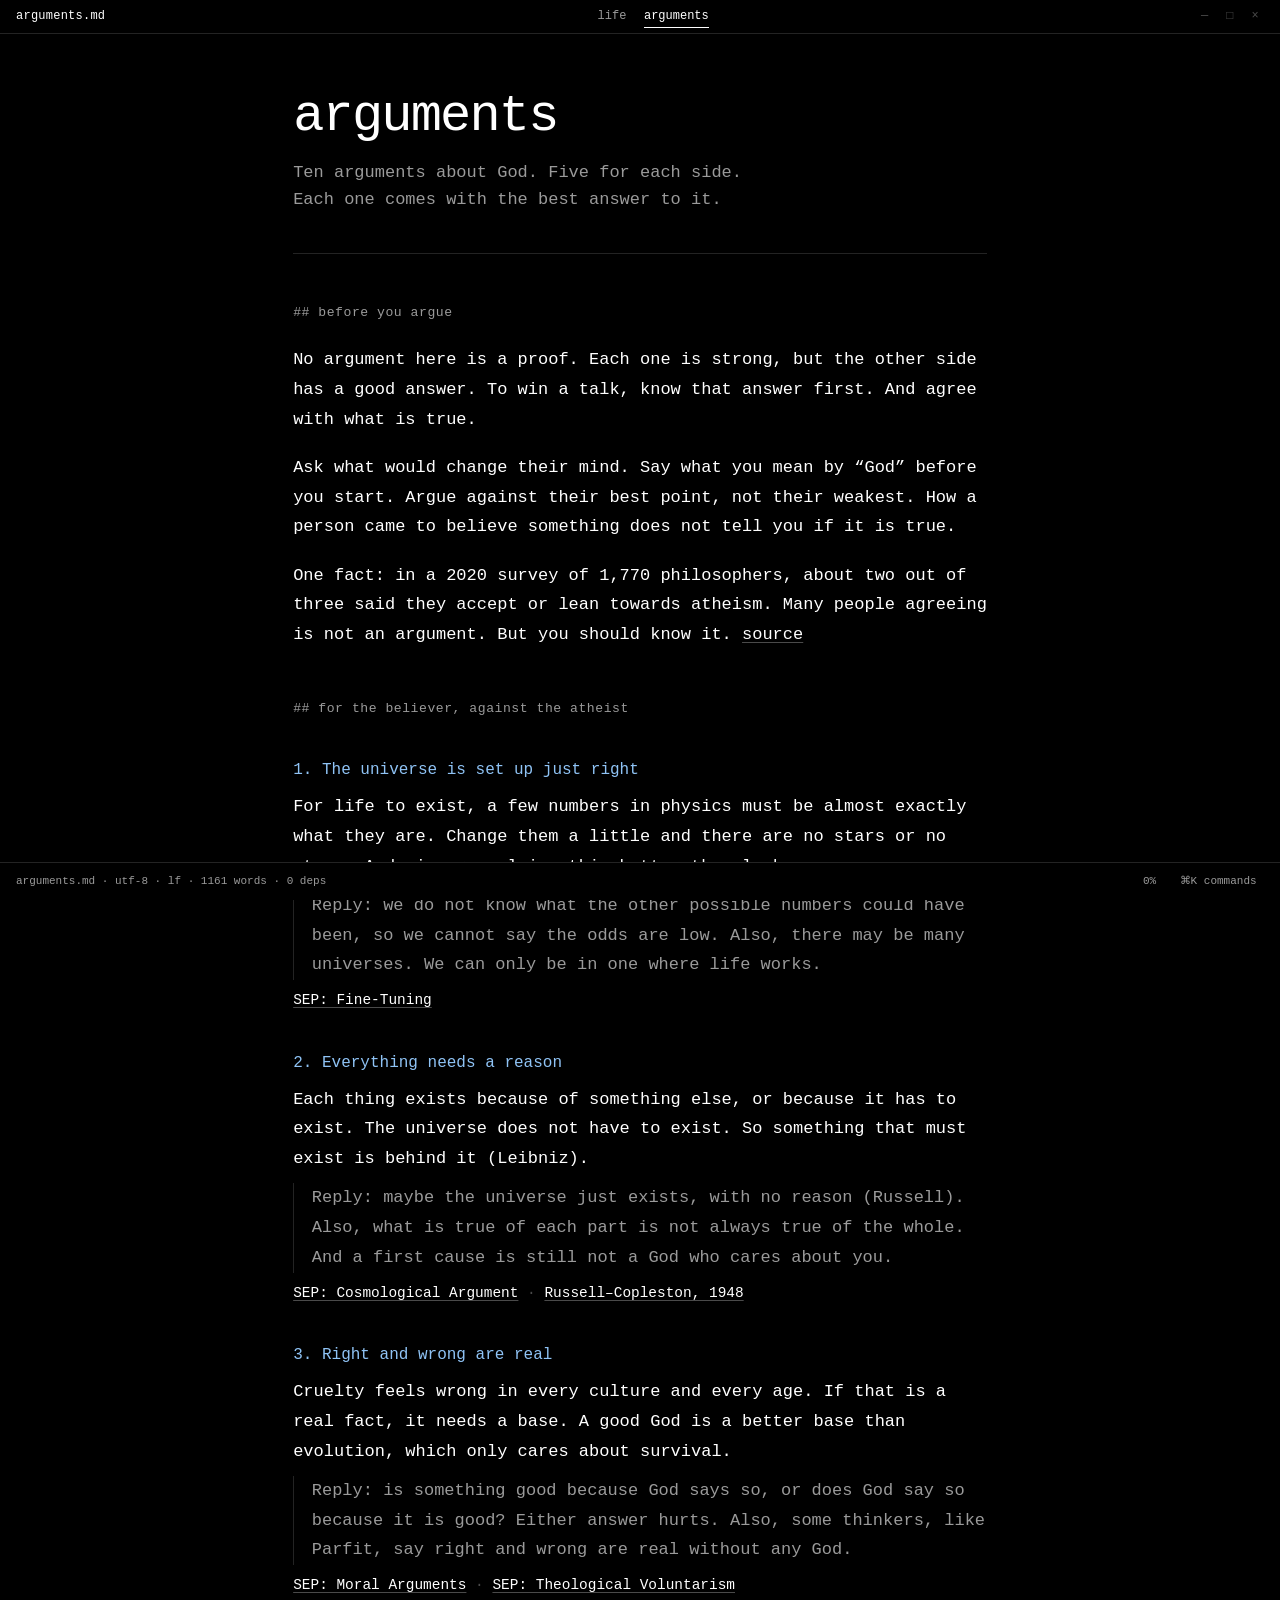
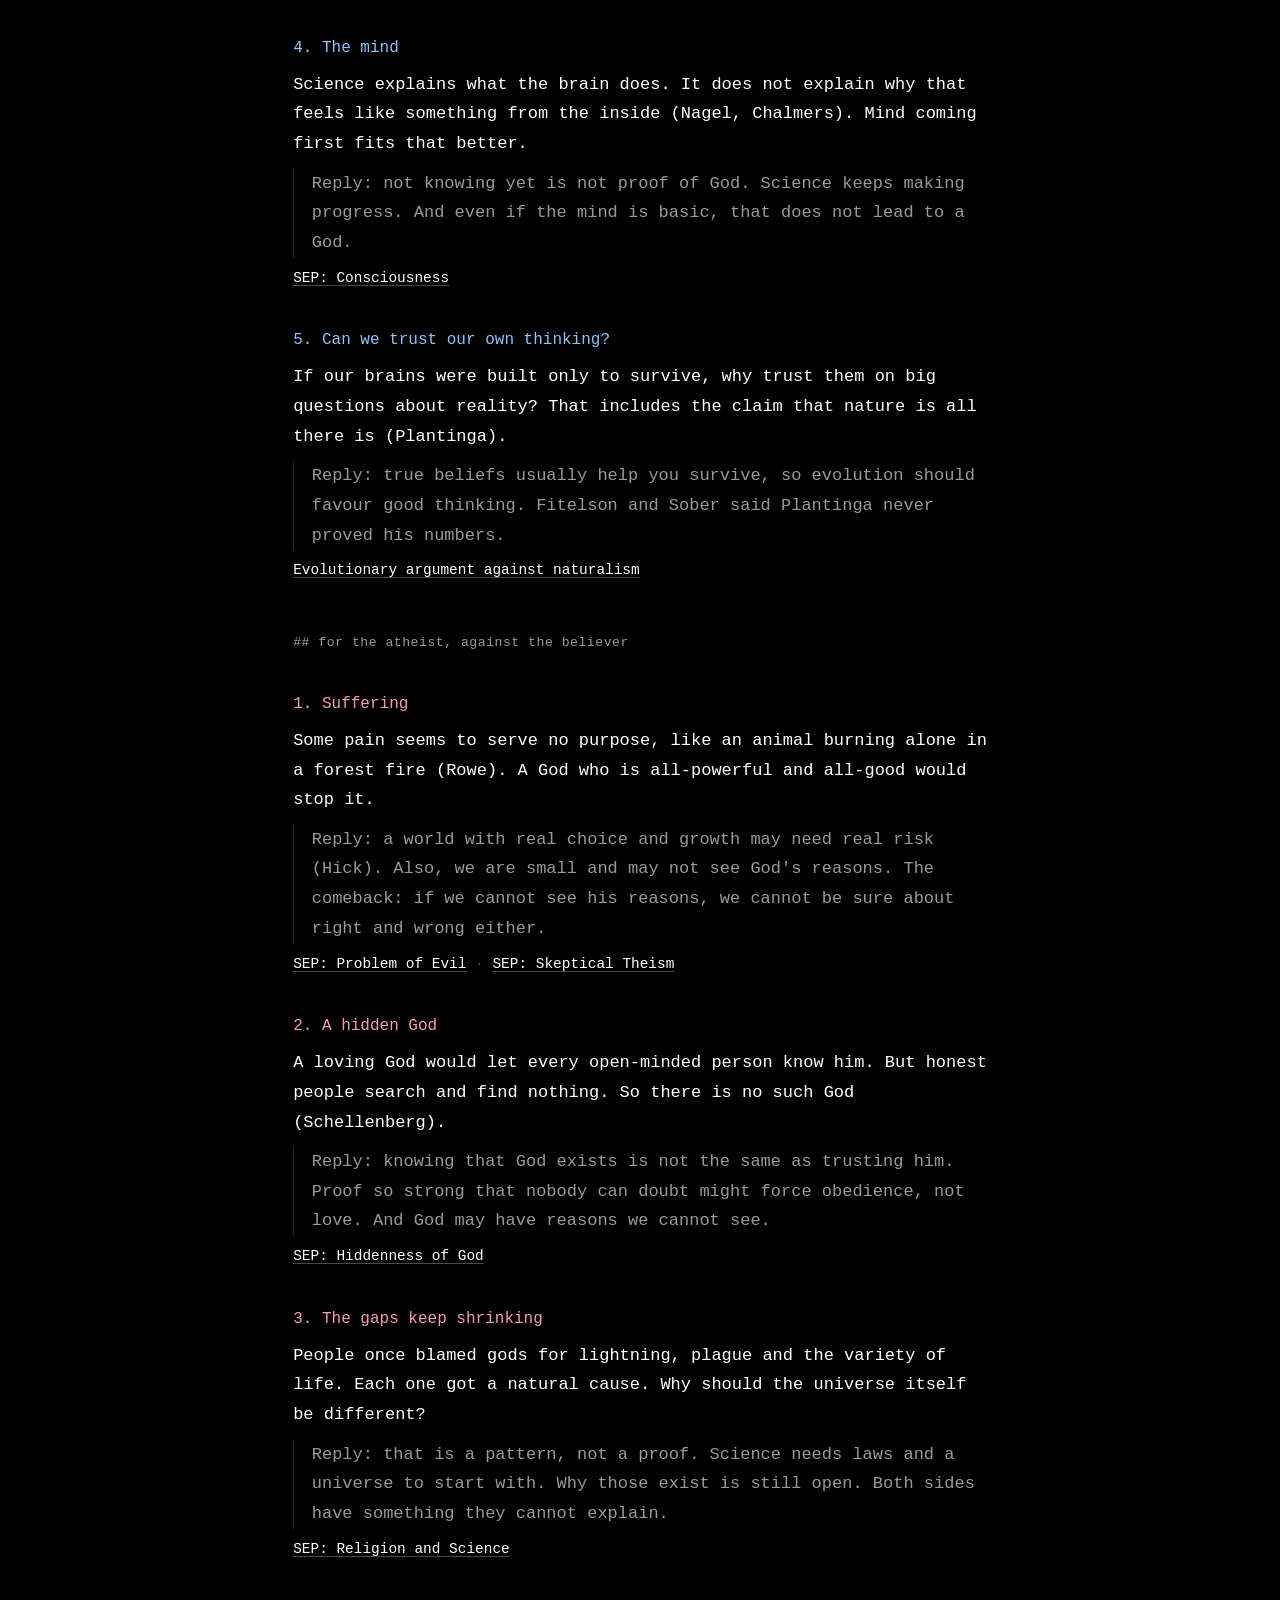
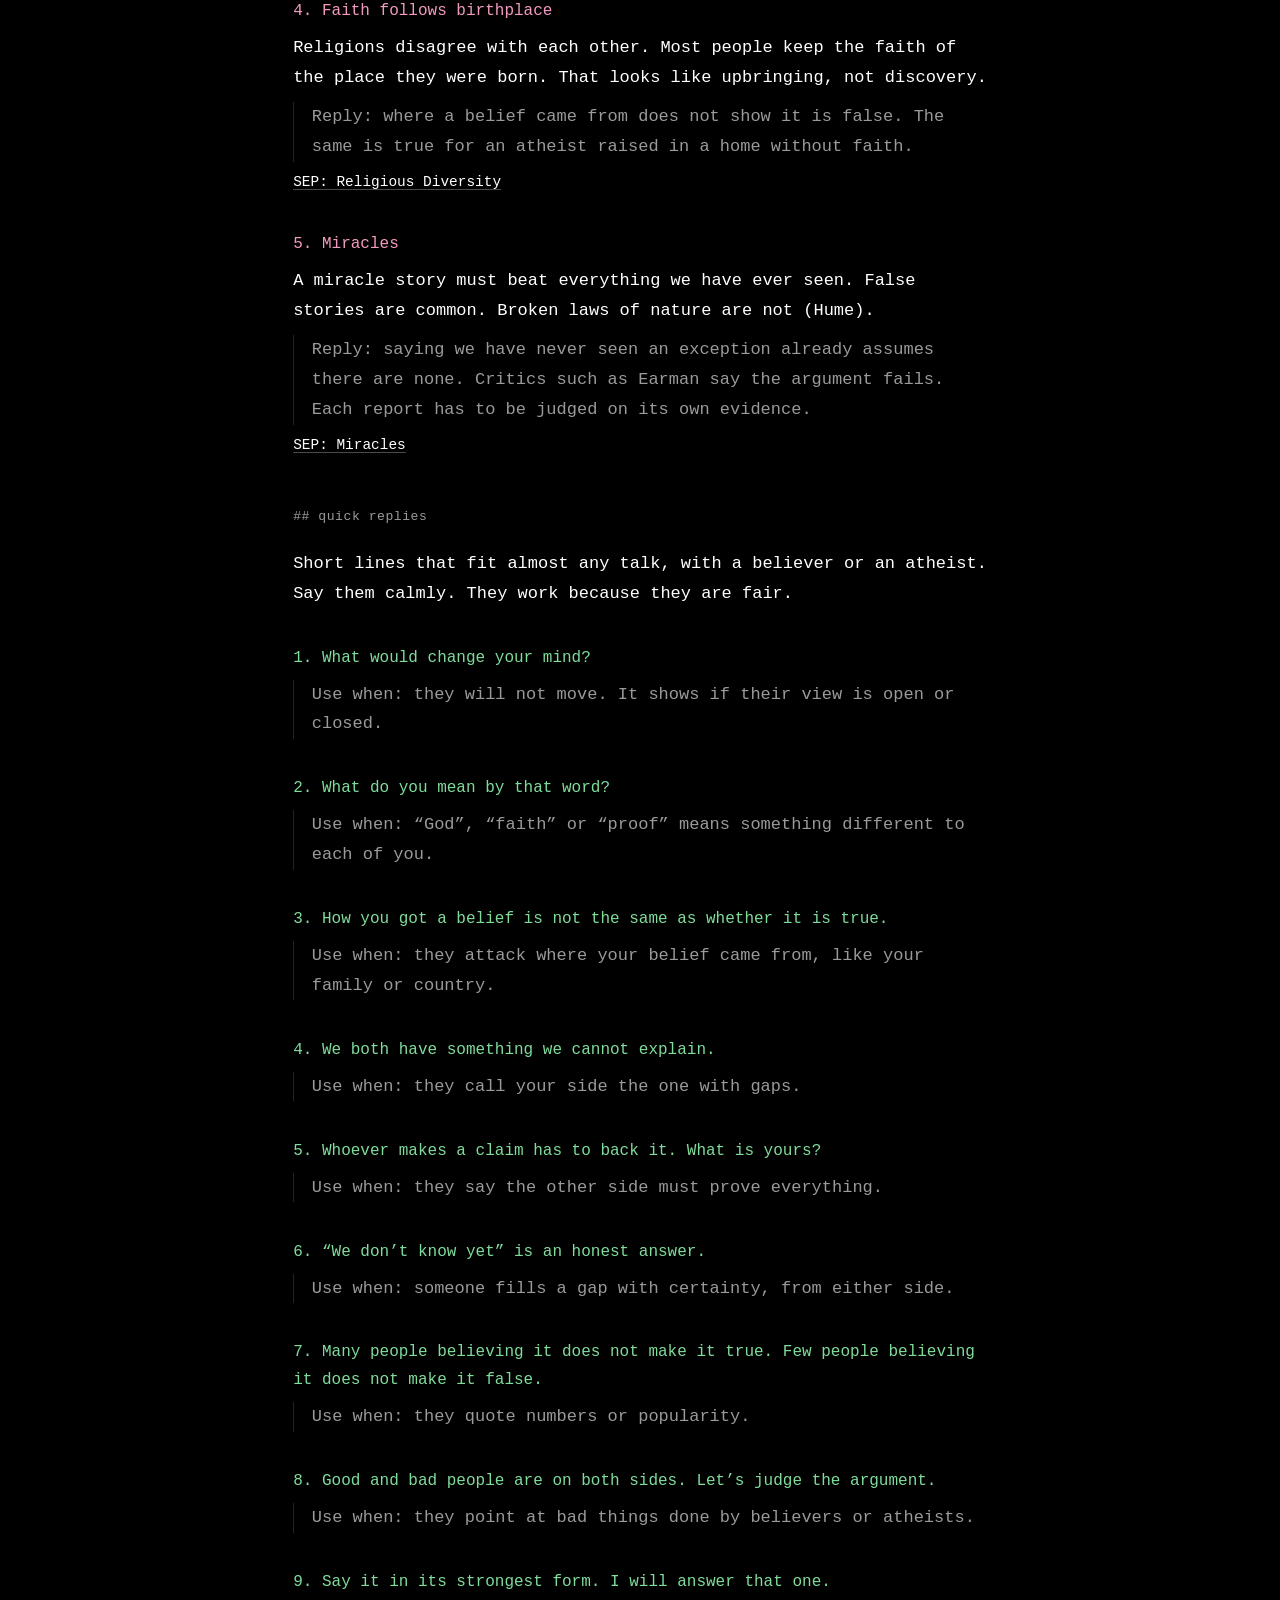
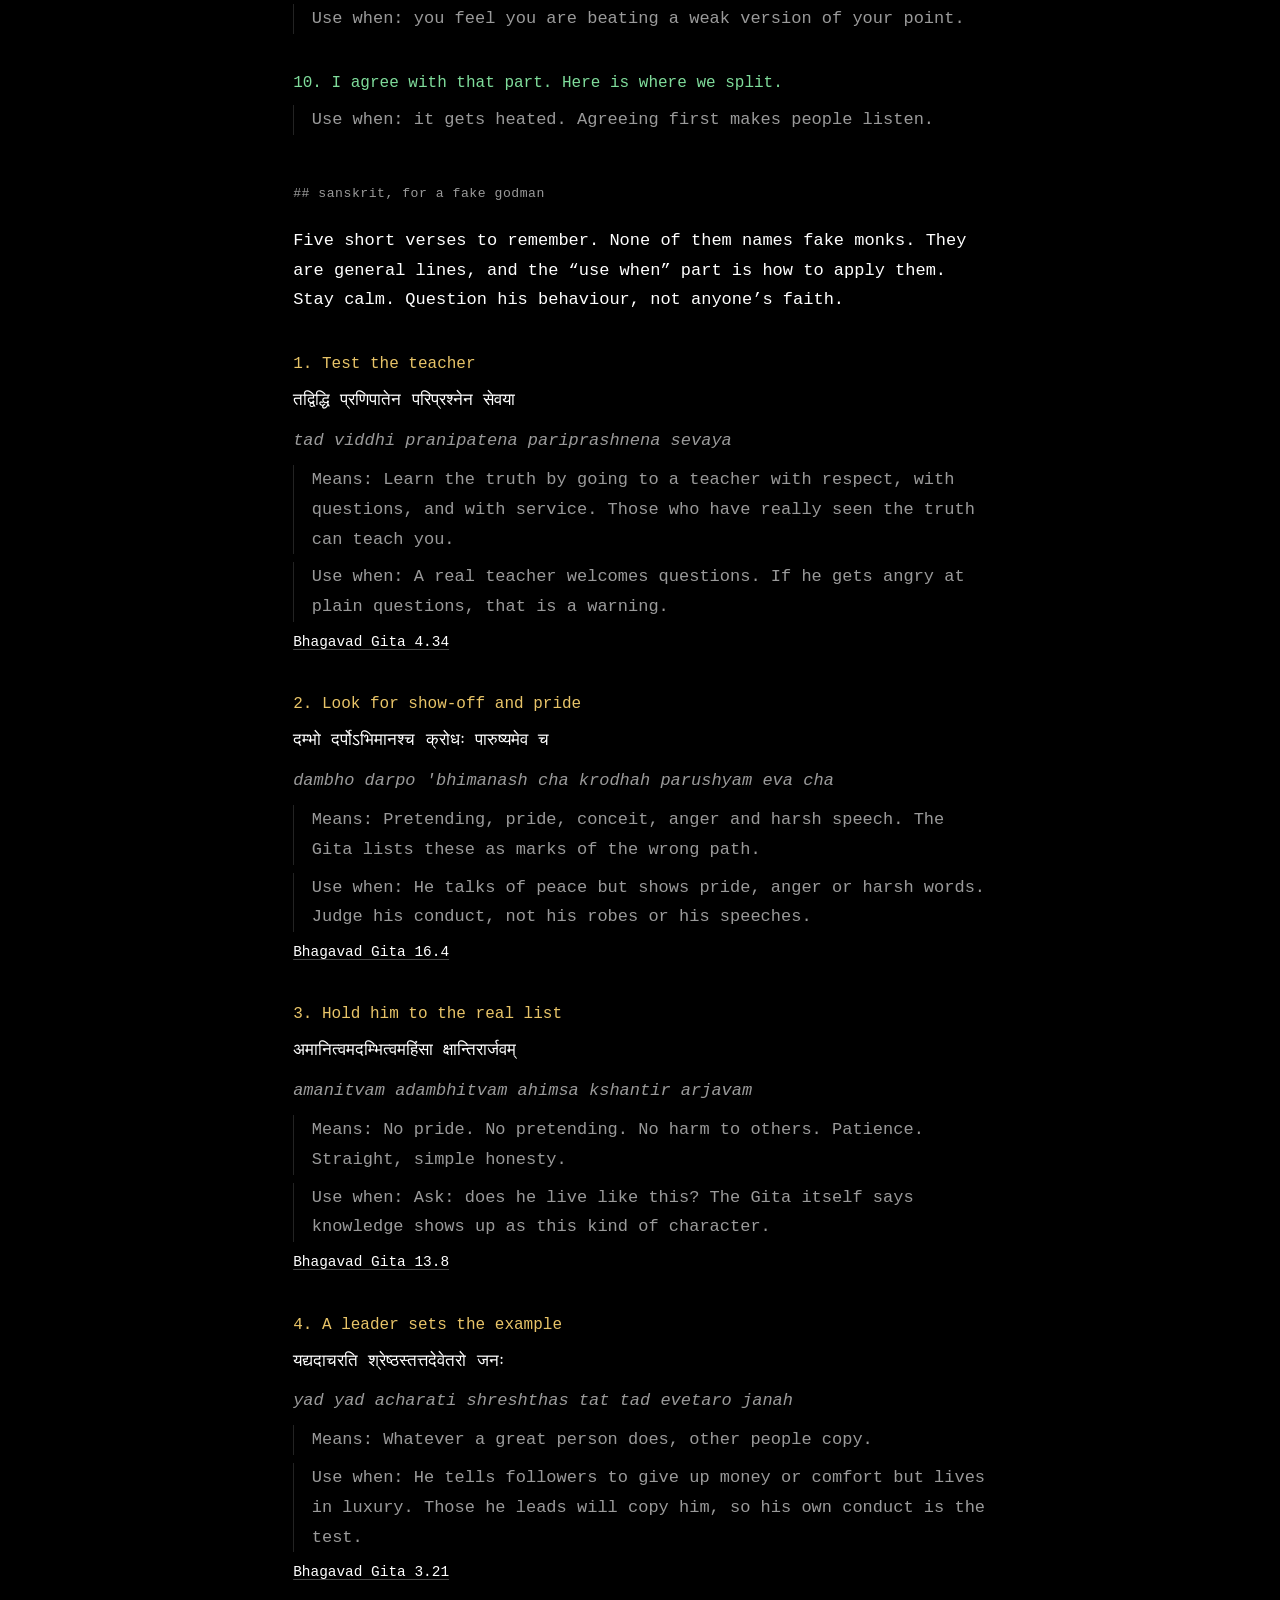
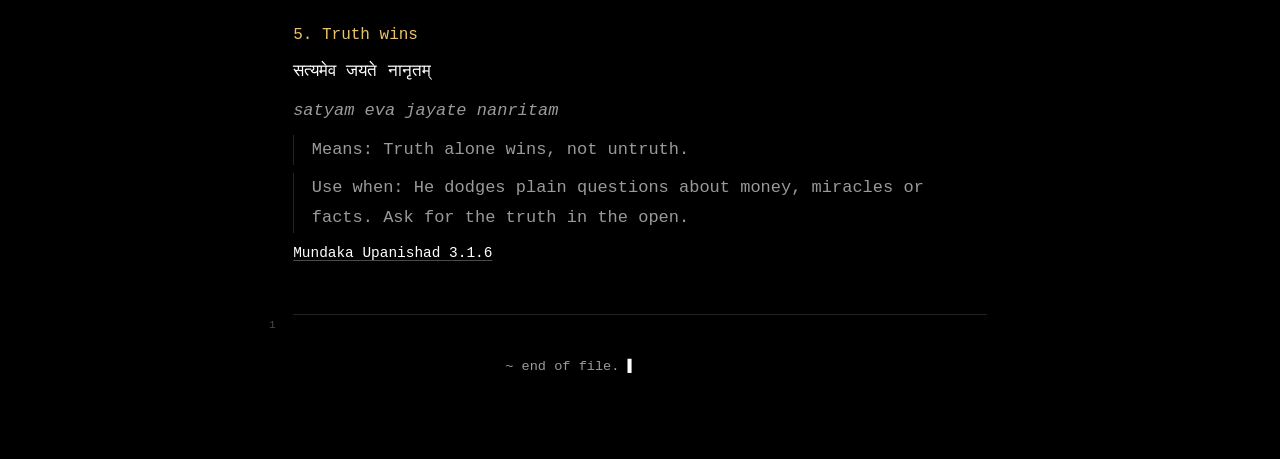
==== commit 2482b66c: "feat: add Sanskrit verses section for judging a fake godman" ====
--- a/arguments.html
+++ b/arguments.html
@@ -10,7 +10,7 @@
   <meta property="og:description" content="Ten arguments about God, each with its best answer.">
   <meta property="og:type" content="website">
   <link rel="icon" href="data:image/svg+xml,%3Csvg xmlns='http://www.w3.org/2000/svg' viewBox='0 0 16 16'%3E%3Crect width='16' height='16' fill='%23000'/%3E%3Crect x='3' y='7' width='10' height='2' fill='%23fff'/%3E%3Crect x='11' y='4' width='2' height='5' fill='%23fff'/%3E%3C/svg%3E">
-  <link rel="stylesheet" href="style.css?v=0.8.0">
+  <link rel="stylesheet" href="style.css?v=0.8.1">
   <script>
     try {
       if (localStorage.getItem('life:invert') === '1') {
@@ -143,6 +143,46 @@
         <p class="reply">Use when: it gets heated. Agreeing first makes people listen.</p>
       </section>
 
+            <section id="verses" class="args" aria-labelledby="h-verses">
+        <h2 id="h-verses">## sanskrit, for a fake godman</h2>
+        <p>Five short verses to remember. None of them names fake monks. They are general lines, and the &ldquo;use when&rdquo; part is how to apply them. Stay calm. Question his behaviour, not anyone&rsquo;s faith.</p>
+
+        <h3>1. Test the teacher</h3>
+        <p class="case">तद्विद्धि प्रणिपातेन परिप्रश्नेन सेवया</p>
+        <p class="tr">tad viddhi pranipatena pariprashnena sevaya</p>
+        <p class="reply">Means: Learn the truth by going to a teacher with respect, with questions, and with service. Those who have really seen the truth can teach you.</p>
+        <p class="reply">Use when: A real teacher welcomes questions. If he gets angry at plain questions, that is a warning.</p>
+        <p class="src"><a href="https://www.holy-bhagavad-gita.org/chapter/4/verse/34">Bhagavad Gita 4.34</a></p>
+
+        <h3>2. Look for show-off and pride</h3>
+        <p class="case">दम्भो दर्पोऽभिमानश्च क्रोधः पारुष्यमेव च</p>
+        <p class="tr">dambho darpo 'bhimanash cha krodhah parushyam eva cha</p>
+        <p class="reply">Means: Pretending, pride, conceit, anger and harsh speech. The Gita lists these as marks of the wrong path.</p>
+        <p class="reply">Use when: He talks of peace but shows pride, anger or harsh words. Judge his conduct, not his robes or his speeches.</p>
+        <p class="src"><a href="https://www.holy-bhagavad-gita.org/chapter/16/verse/4">Bhagavad Gita 16.4</a></p>
+
+        <h3>3. Hold him to the real list</h3>
+        <p class="case">अमानित्वमदम्भित्वमहिंसा क्षान्तिरार्जवम्</p>
+        <p class="tr">amanitvam adambhitvam ahimsa kshantir arjavam</p>
+        <p class="reply">Means: No pride. No pretending. No harm to others. Patience. Straight, simple honesty.</p>
+        <p class="reply">Use when: Ask: does he live like this? The Gita itself says knowledge shows up as this kind of character.</p>
+        <p class="src"><a href="https://www.holy-bhagavad-gita.org/chapter/13/verse/8">Bhagavad Gita 13.8</a></p>
+
+        <h3>4. A leader sets the example</h3>
+        <p class="case">यद्यदाचरति श्रेष्ठस्तत्तदेवेतरो जनः</p>
+        <p class="tr">yad yad acharati shreshthas tat tad evetaro janah</p>
+        <p class="reply">Means: Whatever a great person does, other people copy.</p>
+        <p class="reply">Use when: He tells followers to give up money or comfort but lives in luxury. Those he leads will copy him, so his own conduct is the test.</p>
+        <p class="src"><a href="https://www.holy-bhagavad-gita.org/chapter/3/verse/21">Bhagavad Gita 3.21</a></p>
+
+        <h3>5. Truth wins</h3>
+        <p class="case">सत्यमेव जयते नानृतम्</p>
+        <p class="tr">satyam eva jayate nanritam</p>
+        <p class="reply">Means: Truth alone wins, not untruth.</p>
+        <p class="reply">Use when: He dodges plain questions about money, miracles or facts. Ask for the truth in the open.</p>
+        <p class="src"><a href="https://heritage.iitk.ac.in/MNU/3.1.6">Mundaka Upanishad 3.1.6</a></p>
+      </section>
+
       <div class="ending">
         <p class="eof">~ end of file. <span class="cursor" aria-hidden="true">▌</span></p>
       </div>
@@ -177,6 +217,6 @@
     </div>
   </dialog>
 
-  <script src="main.js?v=0.8.0" defer></script>
+  <script src="main.js?v=0.8.1" defer></script>
 </body>
 </html>
--- a/style.css
+++ b/style.css
@@ -454,6 +454,12 @@
   color: var(--dim);
 }
 
+.args .tr {
+  margin-bottom: 0.6rem;
+  color: var(--dim);
+  font-style: italic;
+}
+
 .args .src {
   font-size: 0.85em;
   color: var(--faint);
@@ -461,6 +467,8 @@
 
 #theist h3 { color: var(--acc-b); }
 #atheist h3 { color: var(--acc-p); }
+#cracks h3 { color: var(--acc-g); }
+#verses h3 { color: var(--acc-y); }
 
 /* ---------- responsive ---------- */
 
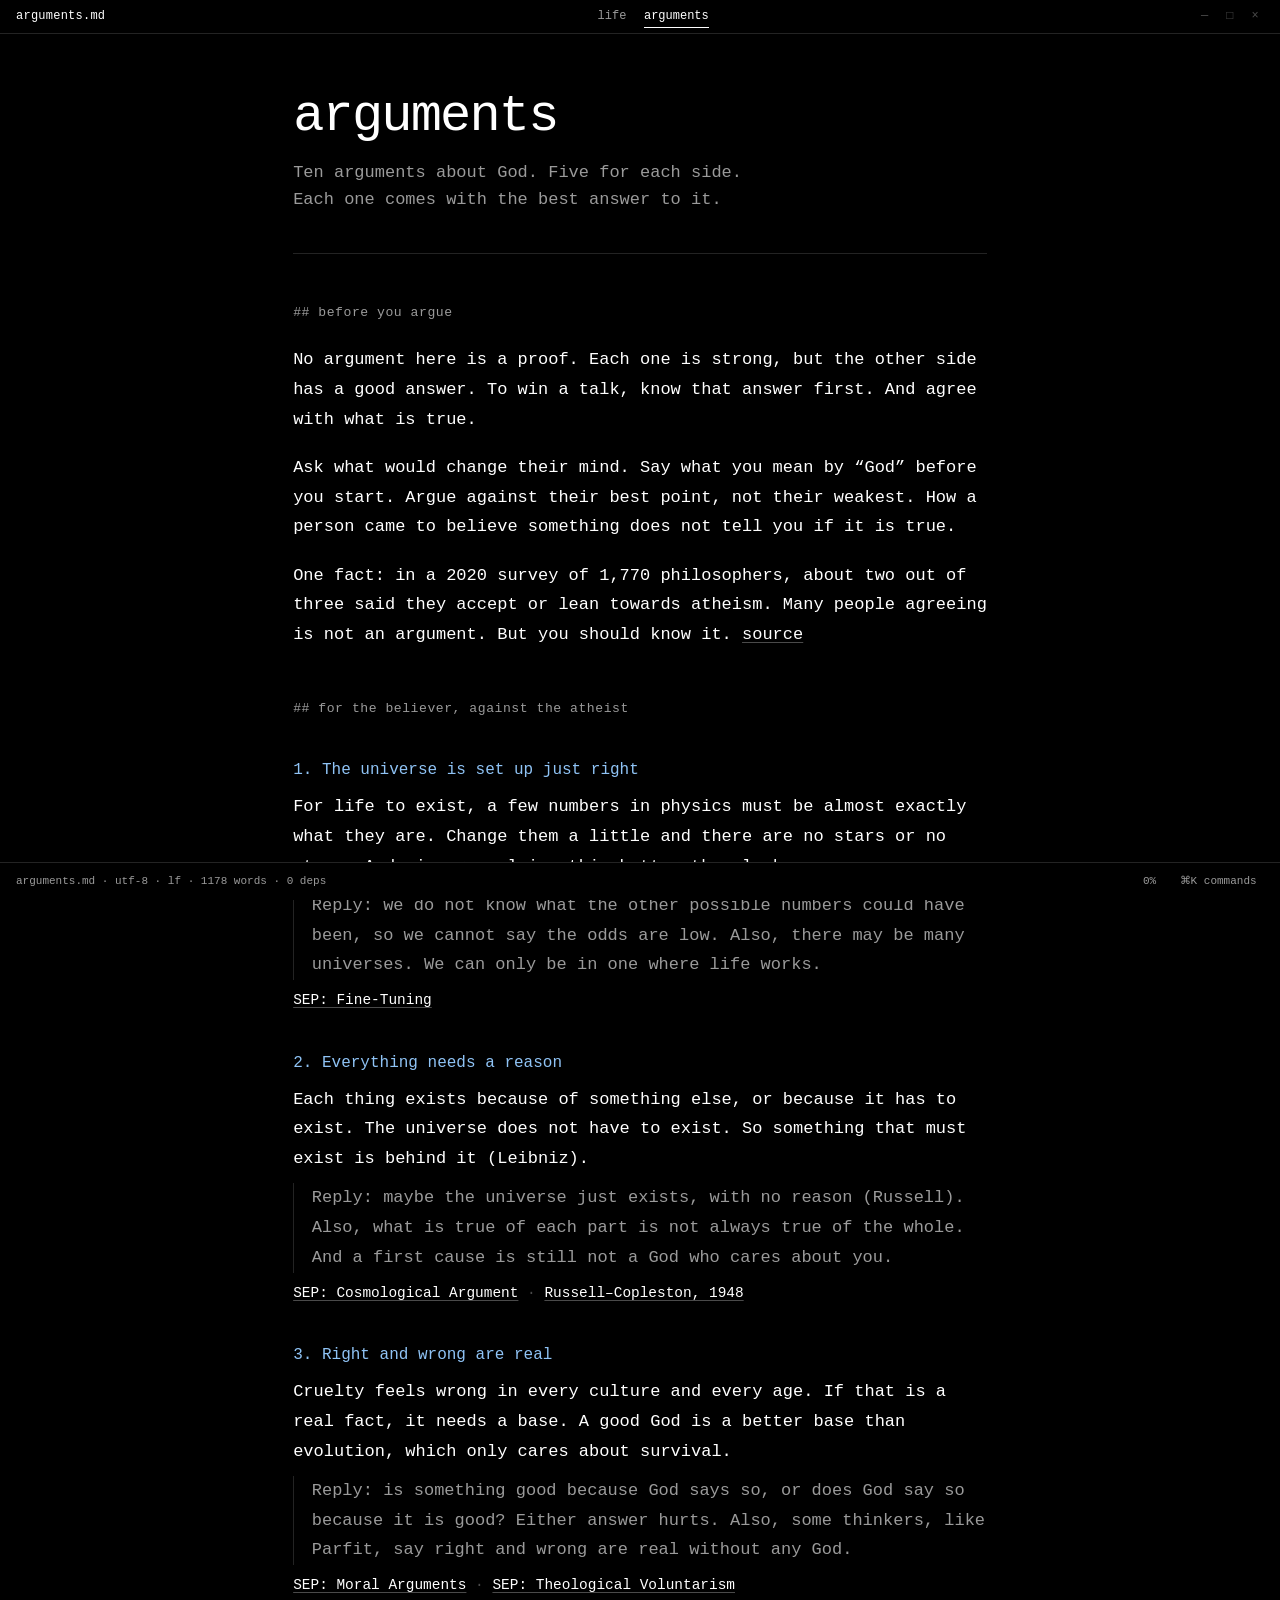
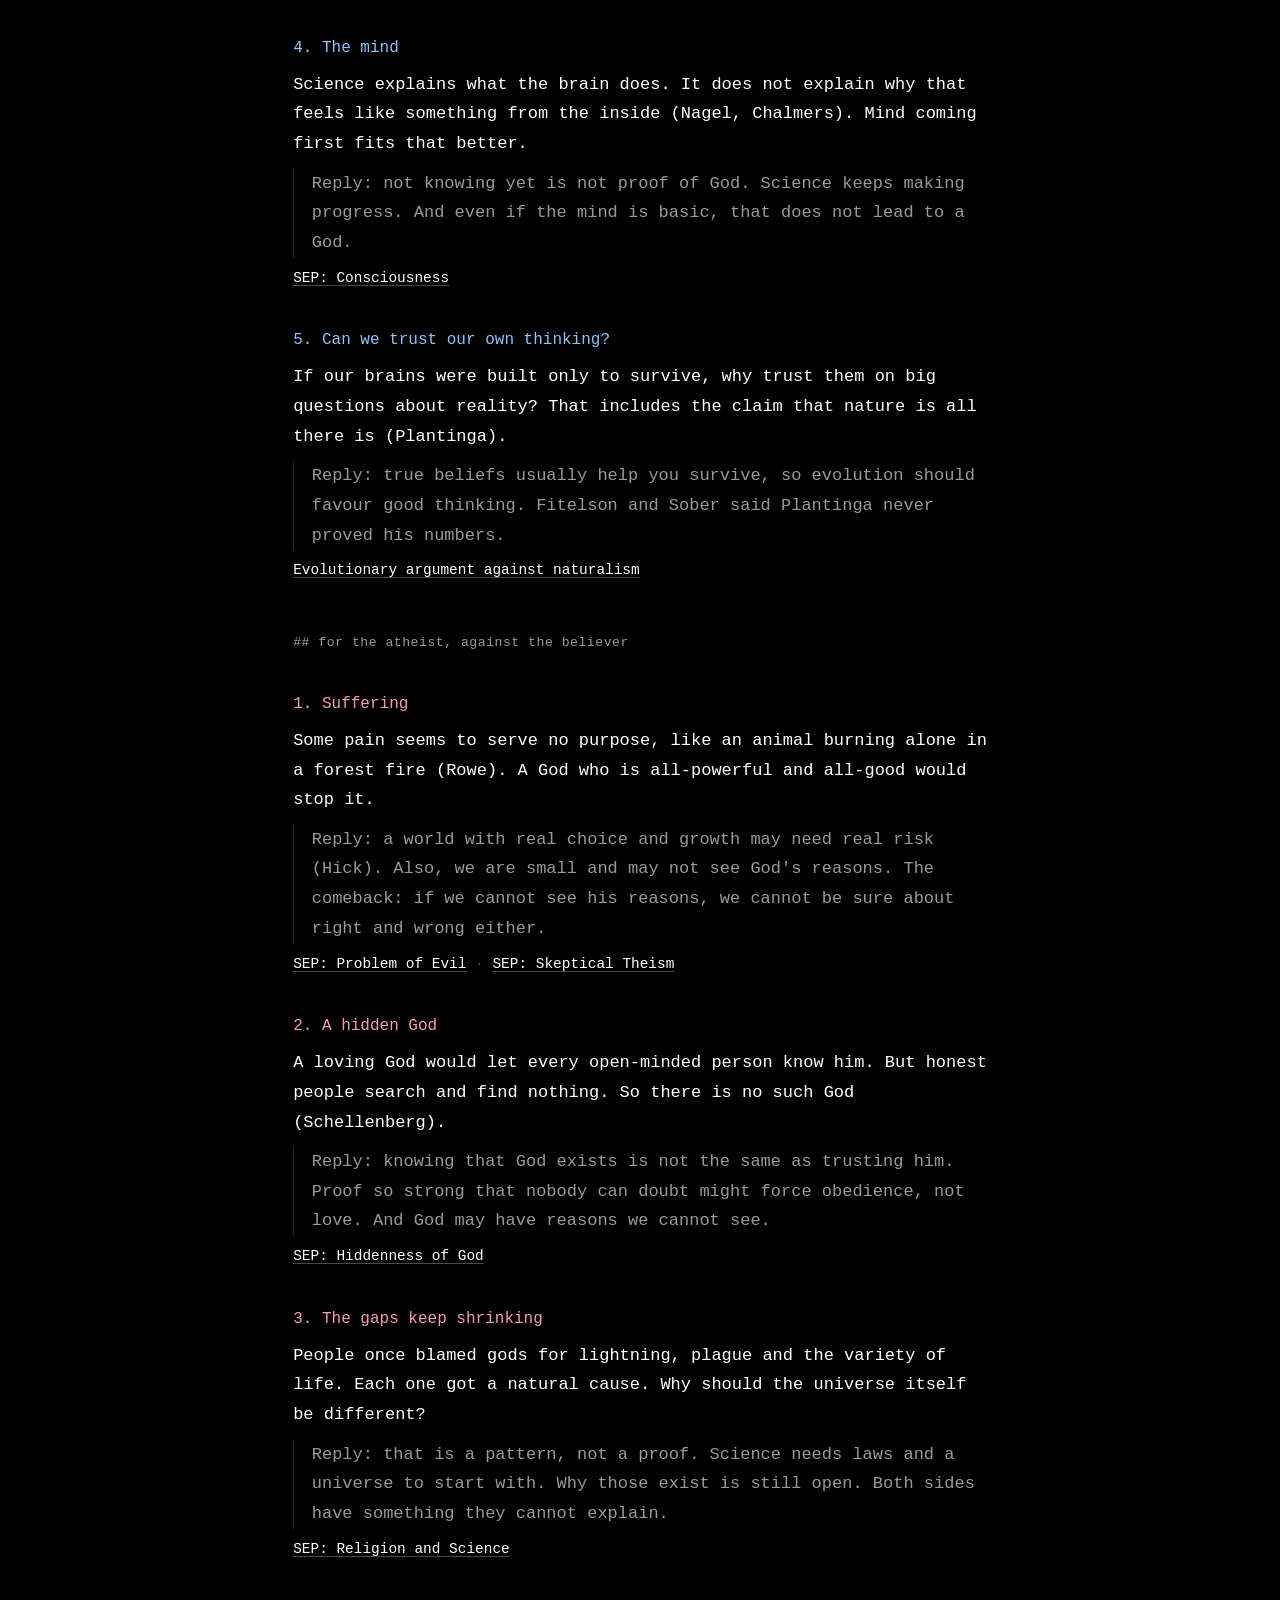
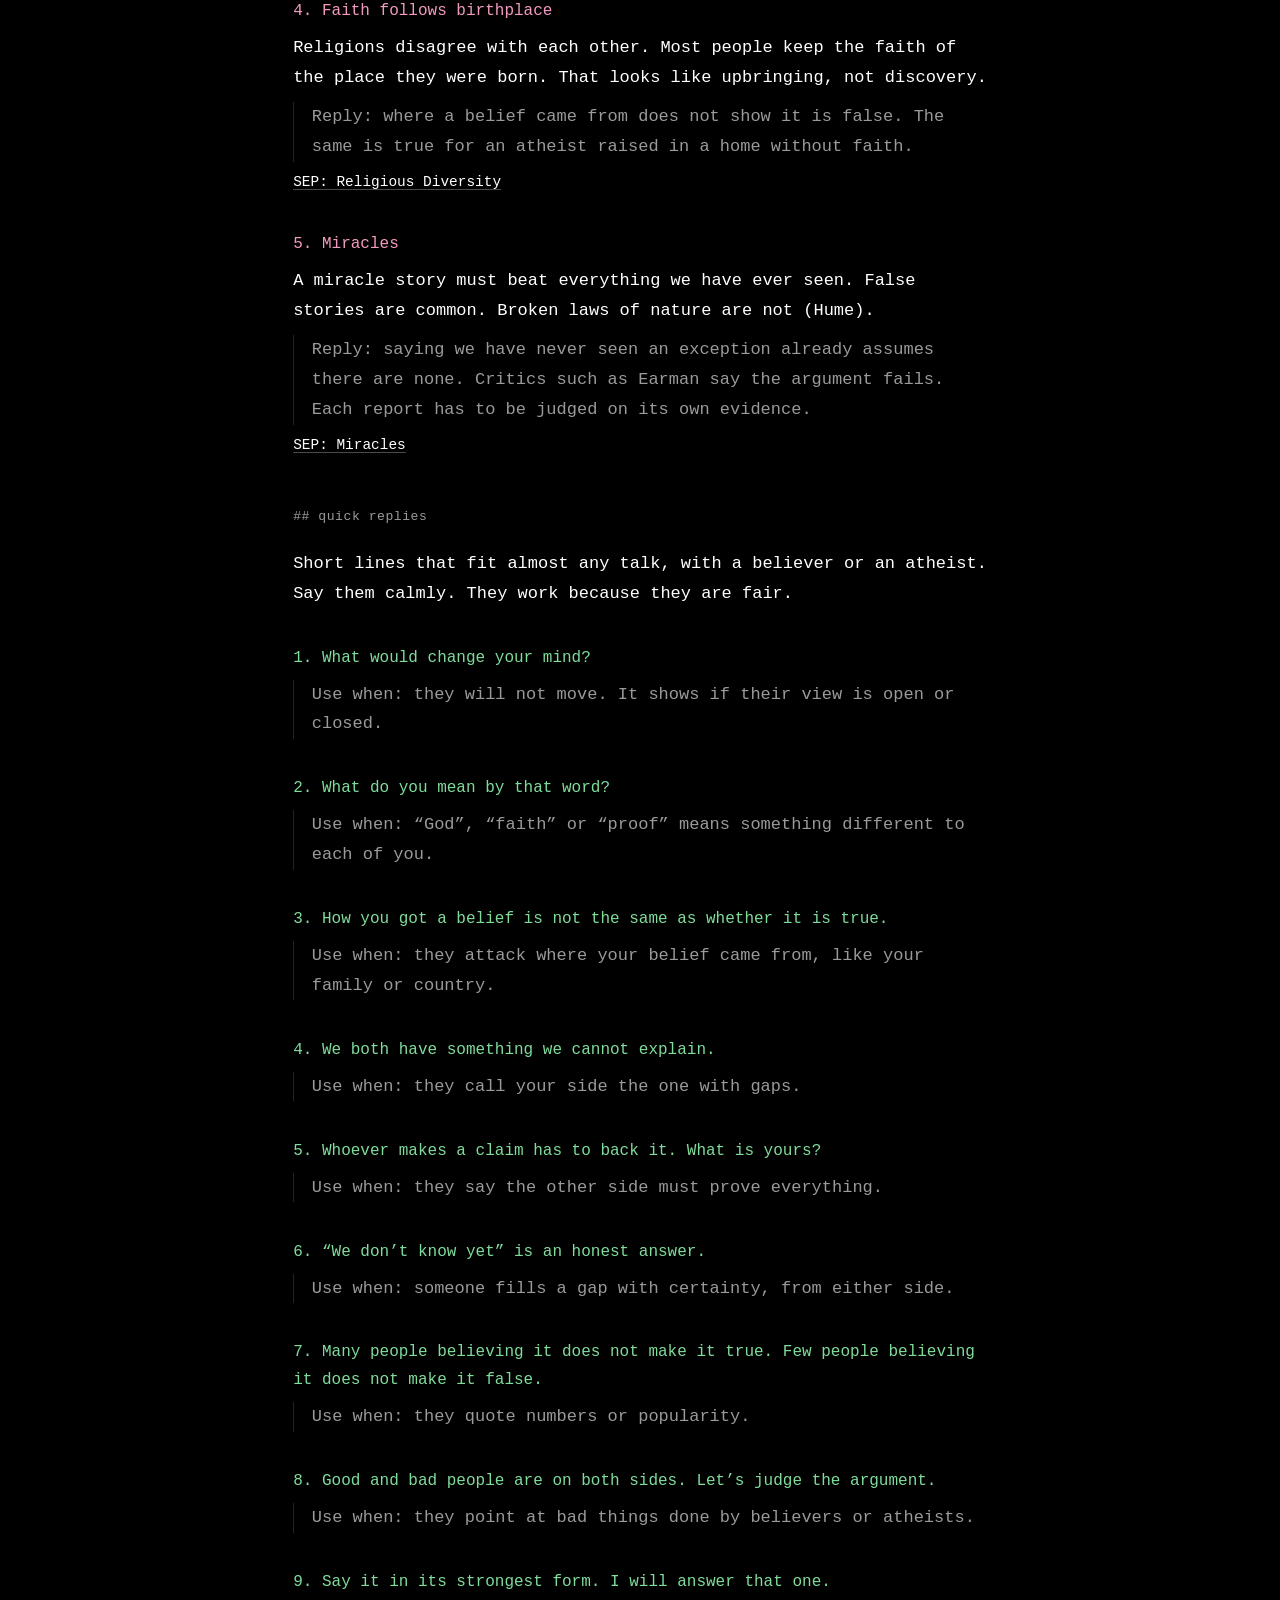
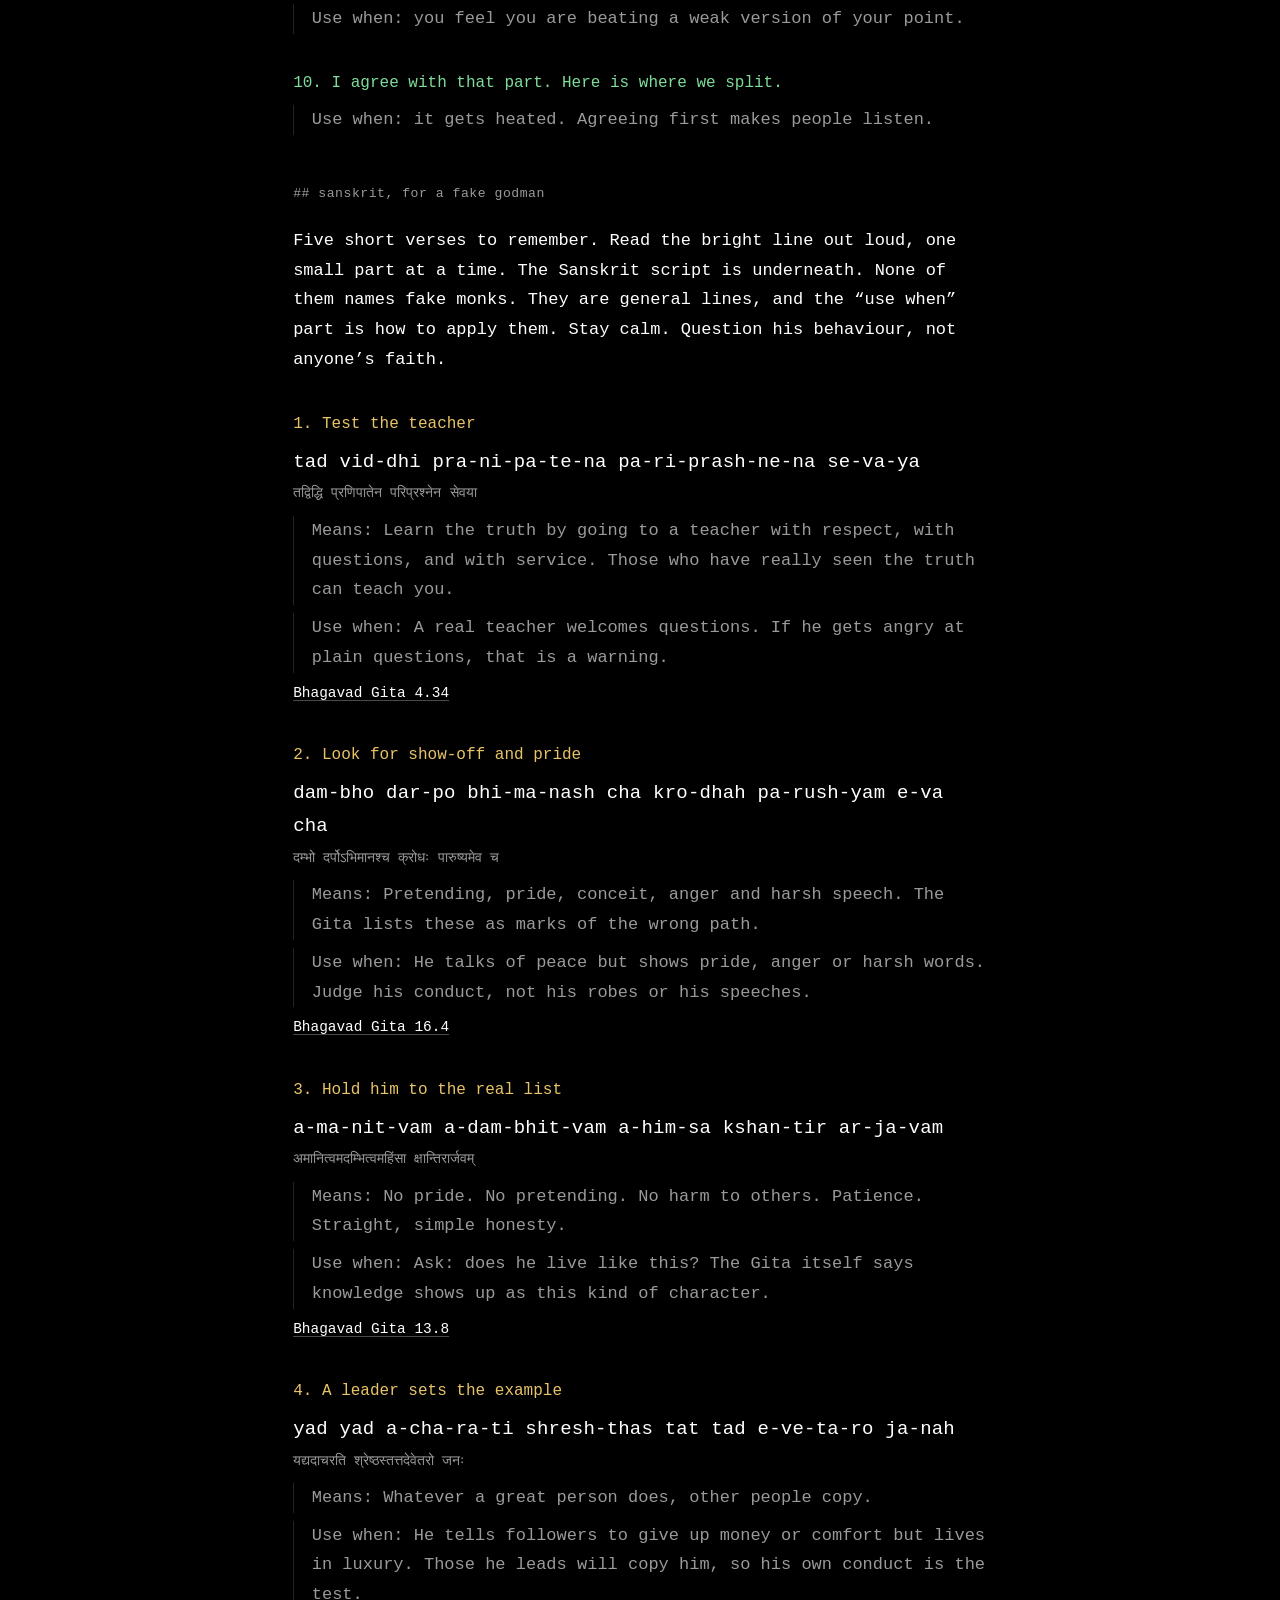
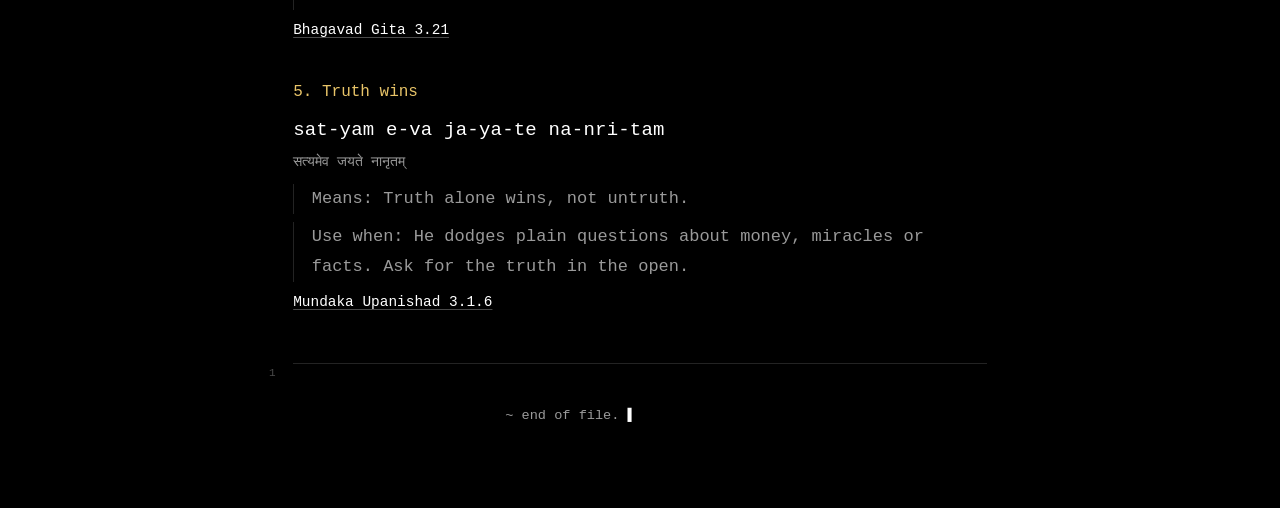
==== commit e3b017d4: "fix: show Sanskrit verses as bright syllable-by-syllable English reading" ====
--- a/arguments.html
+++ b/arguments.html
@@ -10,7 +10,7 @@
   <meta property="og:description" content="Ten arguments about God, each with its best answer.">
   <meta property="og:type" content="website">
   <link rel="icon" href="data:image/svg+xml,%3Csvg xmlns='http://www.w3.org/2000/svg' viewBox='0 0 16 16'%3E%3Crect width='16' height='16' fill='%23000'/%3E%3Crect x='3' y='7' width='10' height='2' fill='%23fff'/%3E%3Crect x='11' y='4' width='2' height='5' fill='%23fff'/%3E%3C/svg%3E">
-  <link rel="stylesheet" href="style.css?v=0.8.1">
+  <link rel="stylesheet" href="style.css?v=0.8.2">
   <script>
     try {
       if (localStorage.getItem('life:invert') === '1') {
@@ -145,39 +145,39 @@
 
             <section id="verses" class="args" aria-labelledby="h-verses">
         <h2 id="h-verses">## sanskrit, for a fake godman</h2>
-        <p>Five short verses to remember. None of them names fake monks. They are general lines, and the &ldquo;use when&rdquo; part is how to apply them. Stay calm. Question his behaviour, not anyone&rsquo;s faith.</p>
+        <p>Five short verses to remember. Read the bright line out loud, one small part at a time. The Sanskrit script is underneath. None of them names fake monks. They are general lines, and the &ldquo;use when&rdquo; part is how to apply them. Stay calm. Question his behaviour, not anyone&rsquo;s faith.</p>
 
         <h3>1. Test the teacher</h3>
-        <p class="case">तद्विद्धि प्रणिपातेन परिप्रश्नेन सेवया</p>
-        <p class="tr">tad viddhi pranipatena pariprashnena sevaya</p>
+        <p class="case say">tad vid-dhi pra-ni-pa-te-na pa-ri-prash-ne-na se-va-ya</p>
+        <p class="tr">तद्विद्धि प्रणिपातेन परिप्रश्नेन सेवया</p>
         <p class="reply">Means: Learn the truth by going to a teacher with respect, with questions, and with service. Those who have really seen the truth can teach you.</p>
         <p class="reply">Use when: A real teacher welcomes questions. If he gets angry at plain questions, that is a warning.</p>
         <p class="src"><a href="https://www.holy-bhagavad-gita.org/chapter/4/verse/34">Bhagavad Gita 4.34</a></p>
 
         <h3>2. Look for show-off and pride</h3>
-        <p class="case">दम्भो दर्पोऽभिमानश्च क्रोधः पारुष्यमेव च</p>
-        <p class="tr">dambho darpo 'bhimanash cha krodhah parushyam eva cha</p>
+        <p class="case say">dam-bho dar-po bhi-ma-nash cha kro-dhah pa-rush-yam e-va cha</p>
+        <p class="tr">दम्भो दर्पोऽभिमानश्च क्रोधः पारुष्यमेव च</p>
         <p class="reply">Means: Pretending, pride, conceit, anger and harsh speech. The Gita lists these as marks of the wrong path.</p>
         <p class="reply">Use when: He talks of peace but shows pride, anger or harsh words. Judge his conduct, not his robes or his speeches.</p>
         <p class="src"><a href="https://www.holy-bhagavad-gita.org/chapter/16/verse/4">Bhagavad Gita 16.4</a></p>
 
         <h3>3. Hold him to the real list</h3>
-        <p class="case">अमानित्वमदम्भित्वमहिंसा क्षान्तिरार्जवम्</p>
-        <p class="tr">amanitvam adambhitvam ahimsa kshantir arjavam</p>
+        <p class="case say">a-ma-nit-vam a-dam-bhit-vam a-him-sa kshan-tir ar-ja-vam</p>
+        <p class="tr">अमानित्वमदम्भित्वमहिंसा क्षान्तिरार्जवम्</p>
         <p class="reply">Means: No pride. No pretending. No harm to others. Patience. Straight, simple honesty.</p>
         <p class="reply">Use when: Ask: does he live like this? The Gita itself says knowledge shows up as this kind of character.</p>
         <p class="src"><a href="https://www.holy-bhagavad-gita.org/chapter/13/verse/8">Bhagavad Gita 13.8</a></p>
 
         <h3>4. A leader sets the example</h3>
-        <p class="case">यद्यदाचरति श्रेष्ठस्तत्तदेवेतरो जनः</p>
-        <p class="tr">yad yad acharati shreshthas tat tad evetaro janah</p>
+        <p class="case say">yad yad a-cha-ra-ti shresh-thas tat tad e-ve-ta-ro ja-nah</p>
+        <p class="tr">यद्यदाचरति श्रेष्ठस्तत्तदेवेतरो जनः</p>
         <p class="reply">Means: Whatever a great person does, other people copy.</p>
         <p class="reply">Use when: He tells followers to give up money or comfort but lives in luxury. Those he leads will copy him, so his own conduct is the test.</p>
         <p class="src"><a href="https://www.holy-bhagavad-gita.org/chapter/3/verse/21">Bhagavad Gita 3.21</a></p>
 
         <h3>5. Truth wins</h3>
-        <p class="case">सत्यमेव जयते नानृतम्</p>
-        <p class="tr">satyam eva jayate nanritam</p>
+        <p class="case say">sat-yam e-va ja-ya-te na-nri-tam</p>
+        <p class="tr">सत्यमेव जयते नानृतम्</p>
         <p class="reply">Means: Truth alone wins, not untruth.</p>
         <p class="reply">Use when: He dodges plain questions about money, miracles or facts. Ask for the truth in the open.</p>
         <p class="src"><a href="https://heritage.iitk.ac.in/MNU/3.1.6">Mundaka Upanishad 3.1.6</a></p>
@@ -217,6 +217,6 @@
     </div>
   </dialog>
 
-  <script src="main.js?v=0.8.1" defer></script>
+  <script src="main.js?v=0.8.2" defer></script>
 </body>
 </html>
--- a/style.css
+++ b/style.css
@@ -457,7 +457,13 @@
 .args .tr {
   margin-bottom: 0.6rem;
   color: var(--dim);
-  font-style: italic;
+  font-size: 0.8em;
+}
+
+.args .say {
+  font-size: 1.12em;
+  letter-spacing: 0.01em;
+  margin-bottom: 0.2rem;
 }
 
 .args .src {
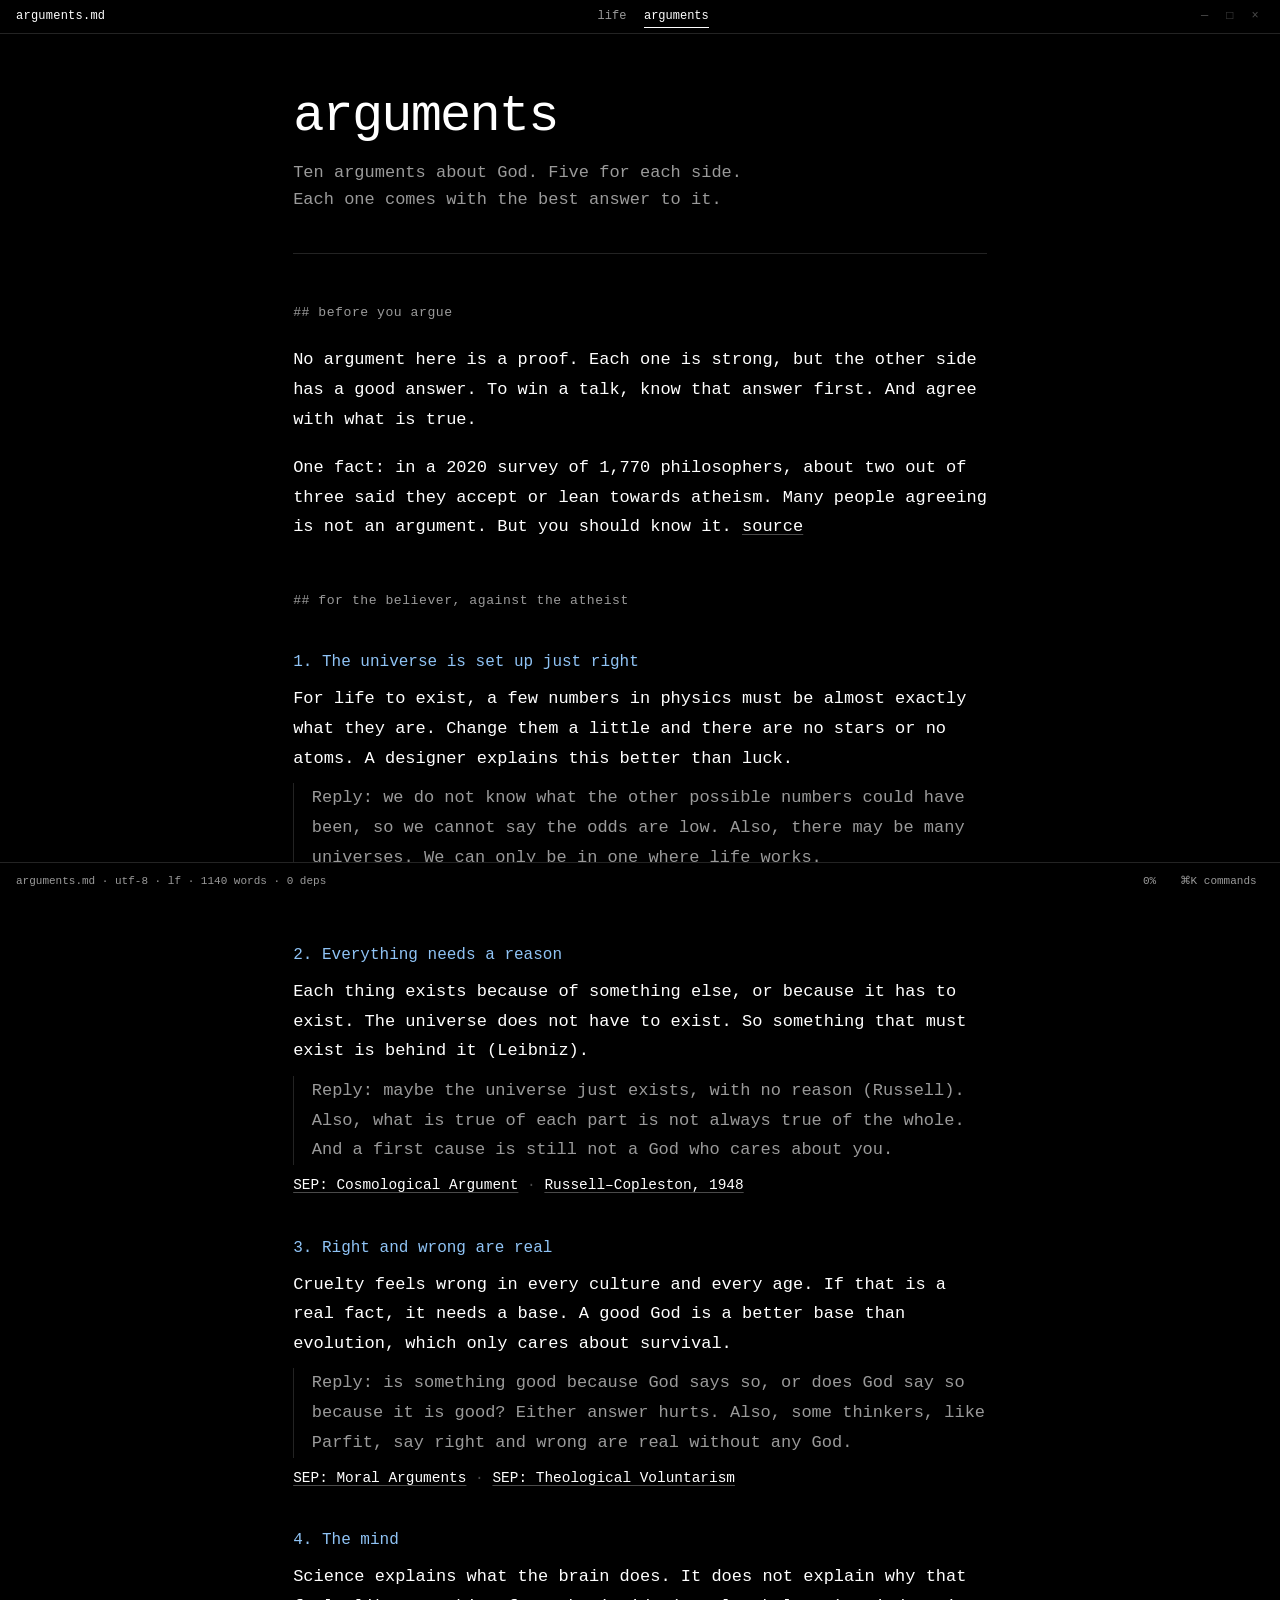
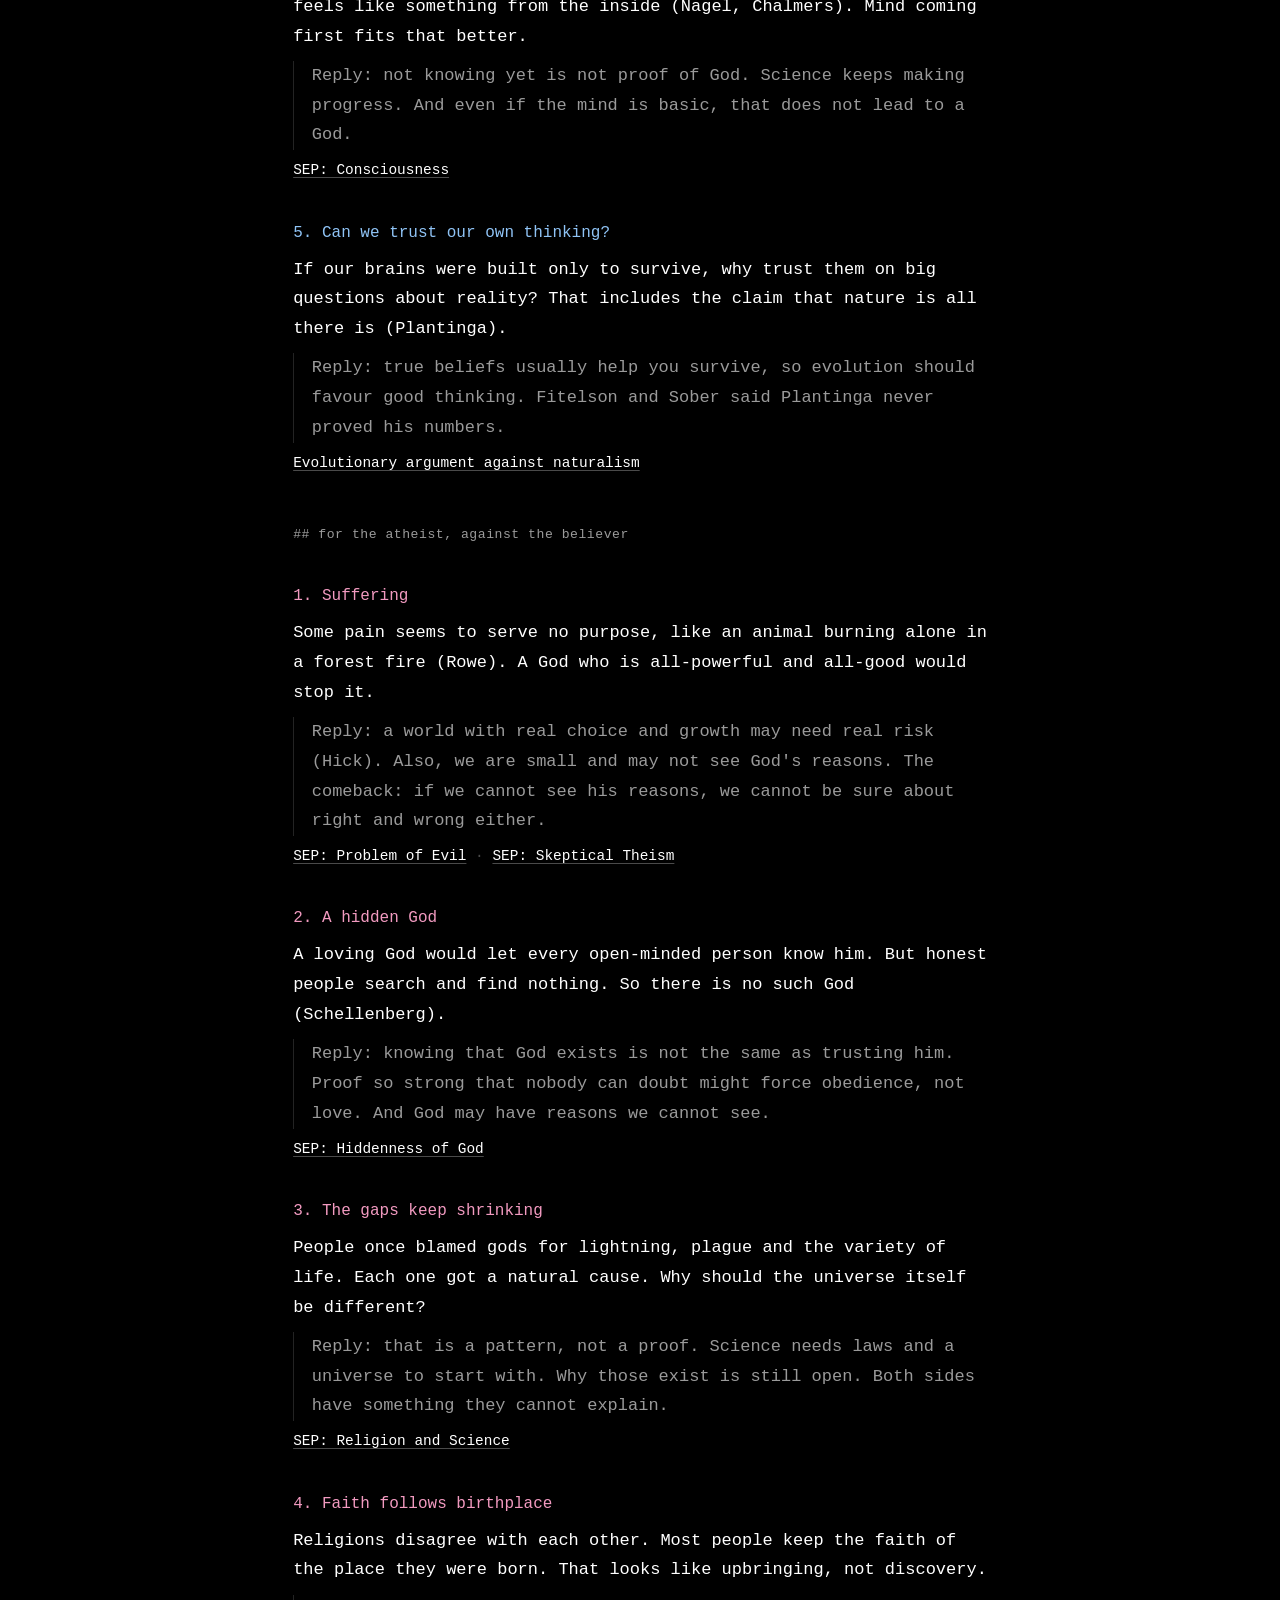
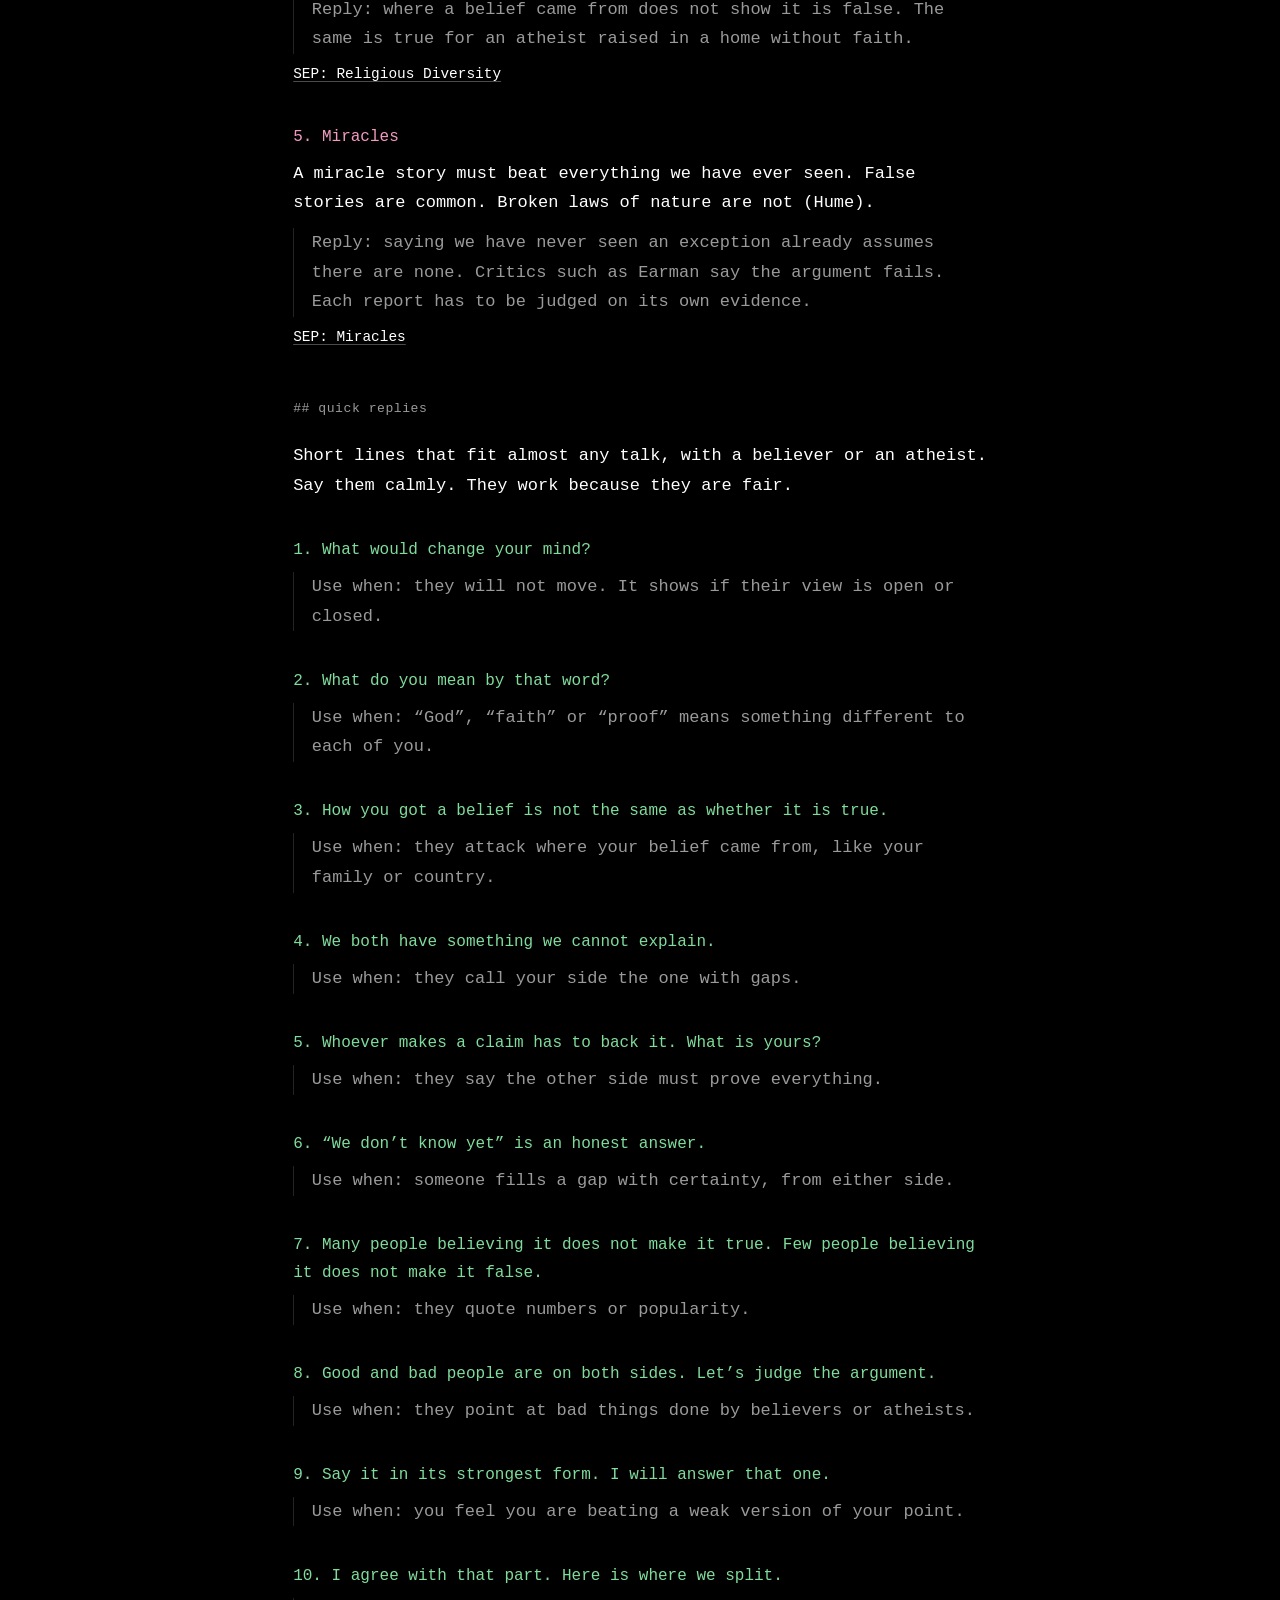
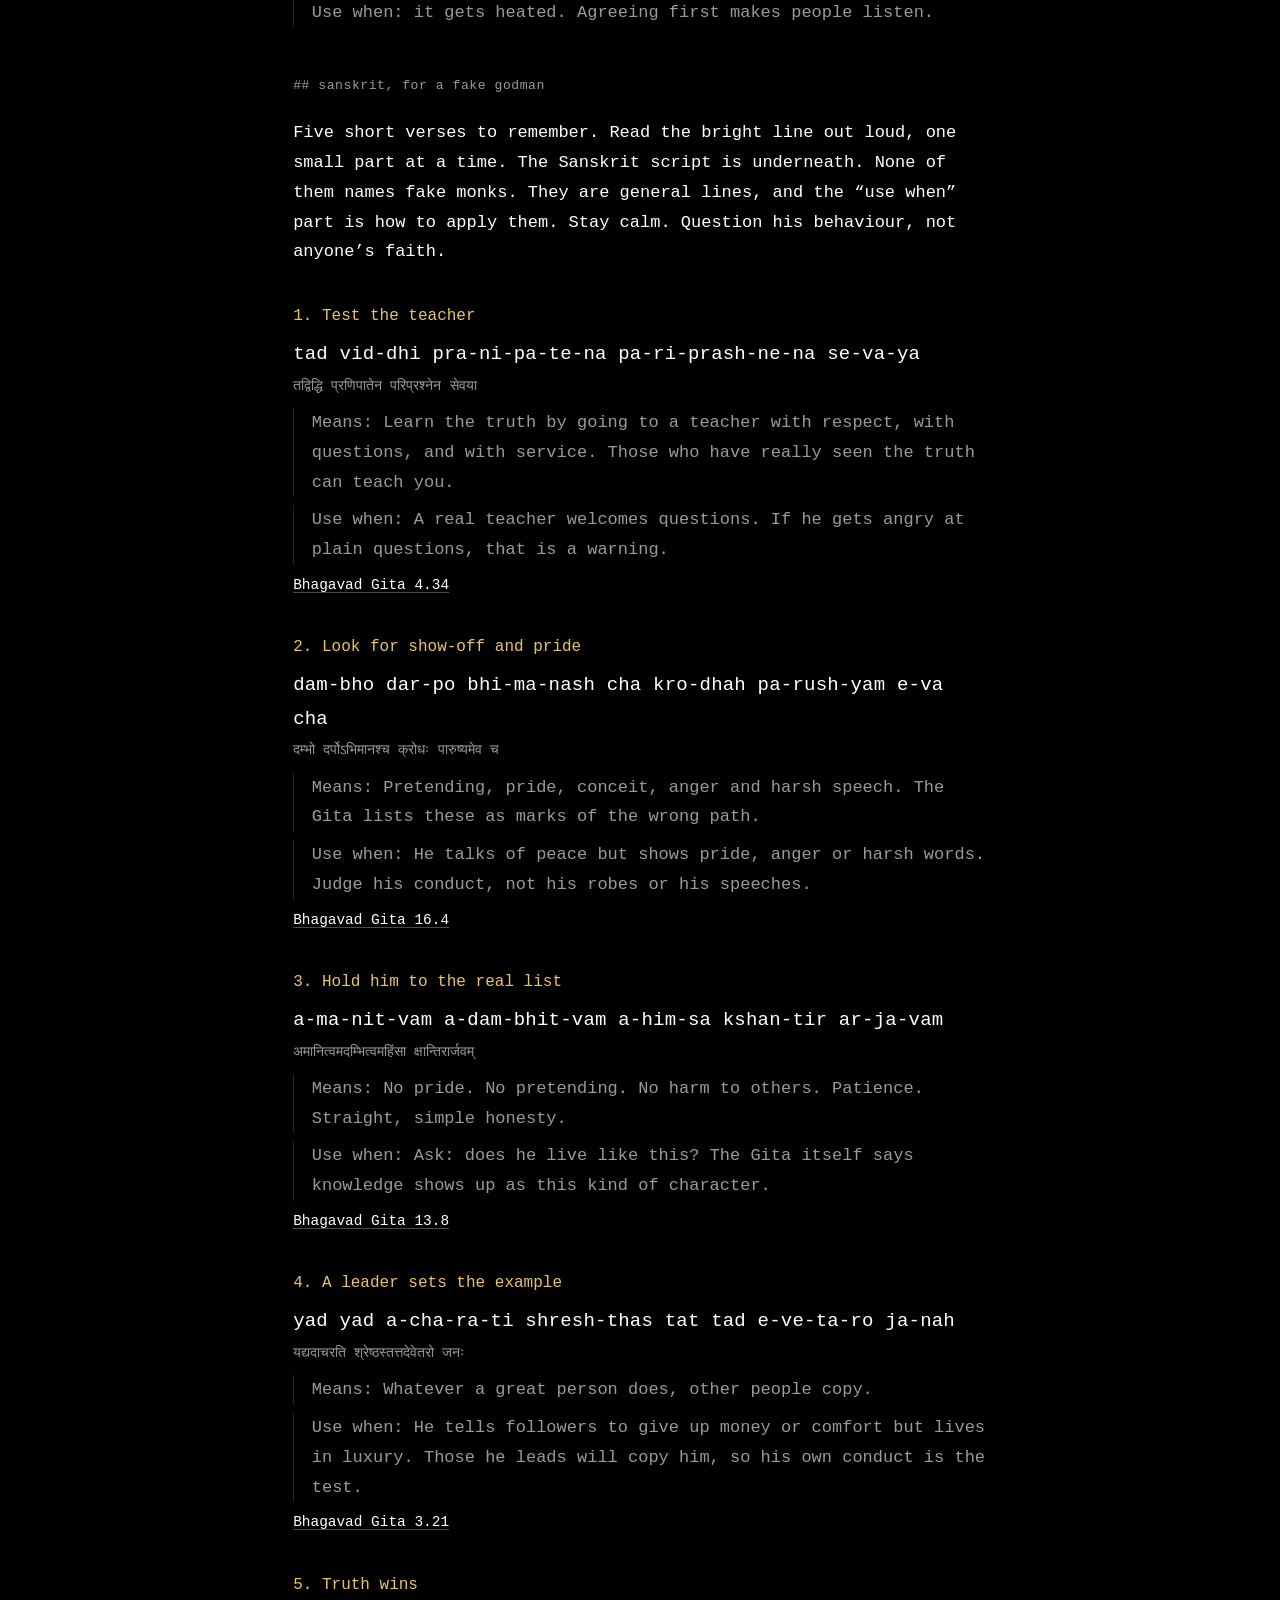
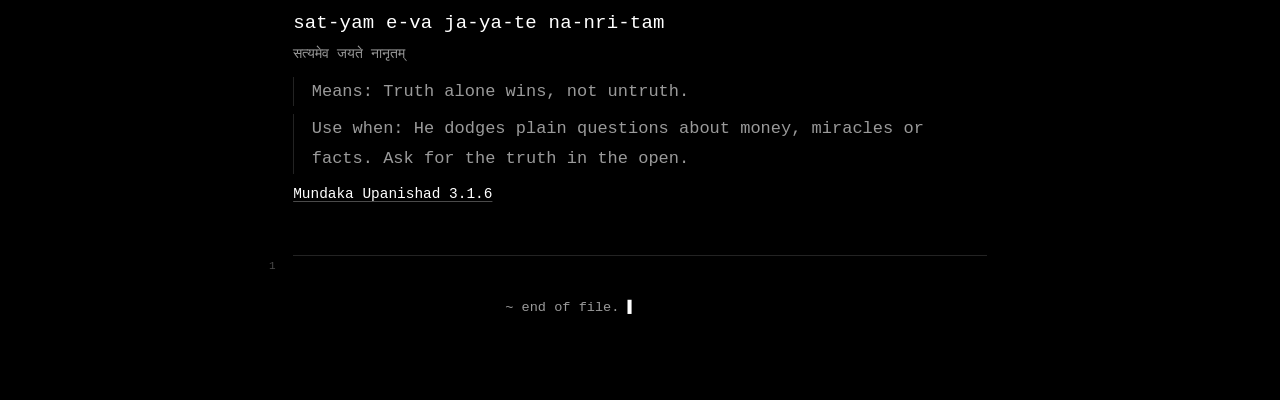
==== commit 3211b073: "docs: trim intro that repeats quick replies, keep page under 32KB" ====
--- a/arguments.html
+++ b/arguments.html
@@ -46,7 +46,6 @@
       <section id="rules" aria-labelledby="h-rules">
         <h2 id="h-rules">## before you argue</h2>
         <p>No argument here is a proof. Each one is strong, but the other side has a good answer. To win a talk, know that answer first. And agree with what is true.</p>
-        <p>Ask what would change their mind. Say what you mean by &ldquo;God&rdquo; before you start. Argue against their best point, not their weakest. How a person came to believe something does not tell you if it is true.</p>
         <p>One fact: in a 2020 survey of 1,770 philosophers, about two out of three said they accept or lean towards atheism. Many people agreeing is not an argument. But you should know it. <a href="https://survey2020.philpeople.org/survey/results/4842">source</a></p>
       </section>
 
